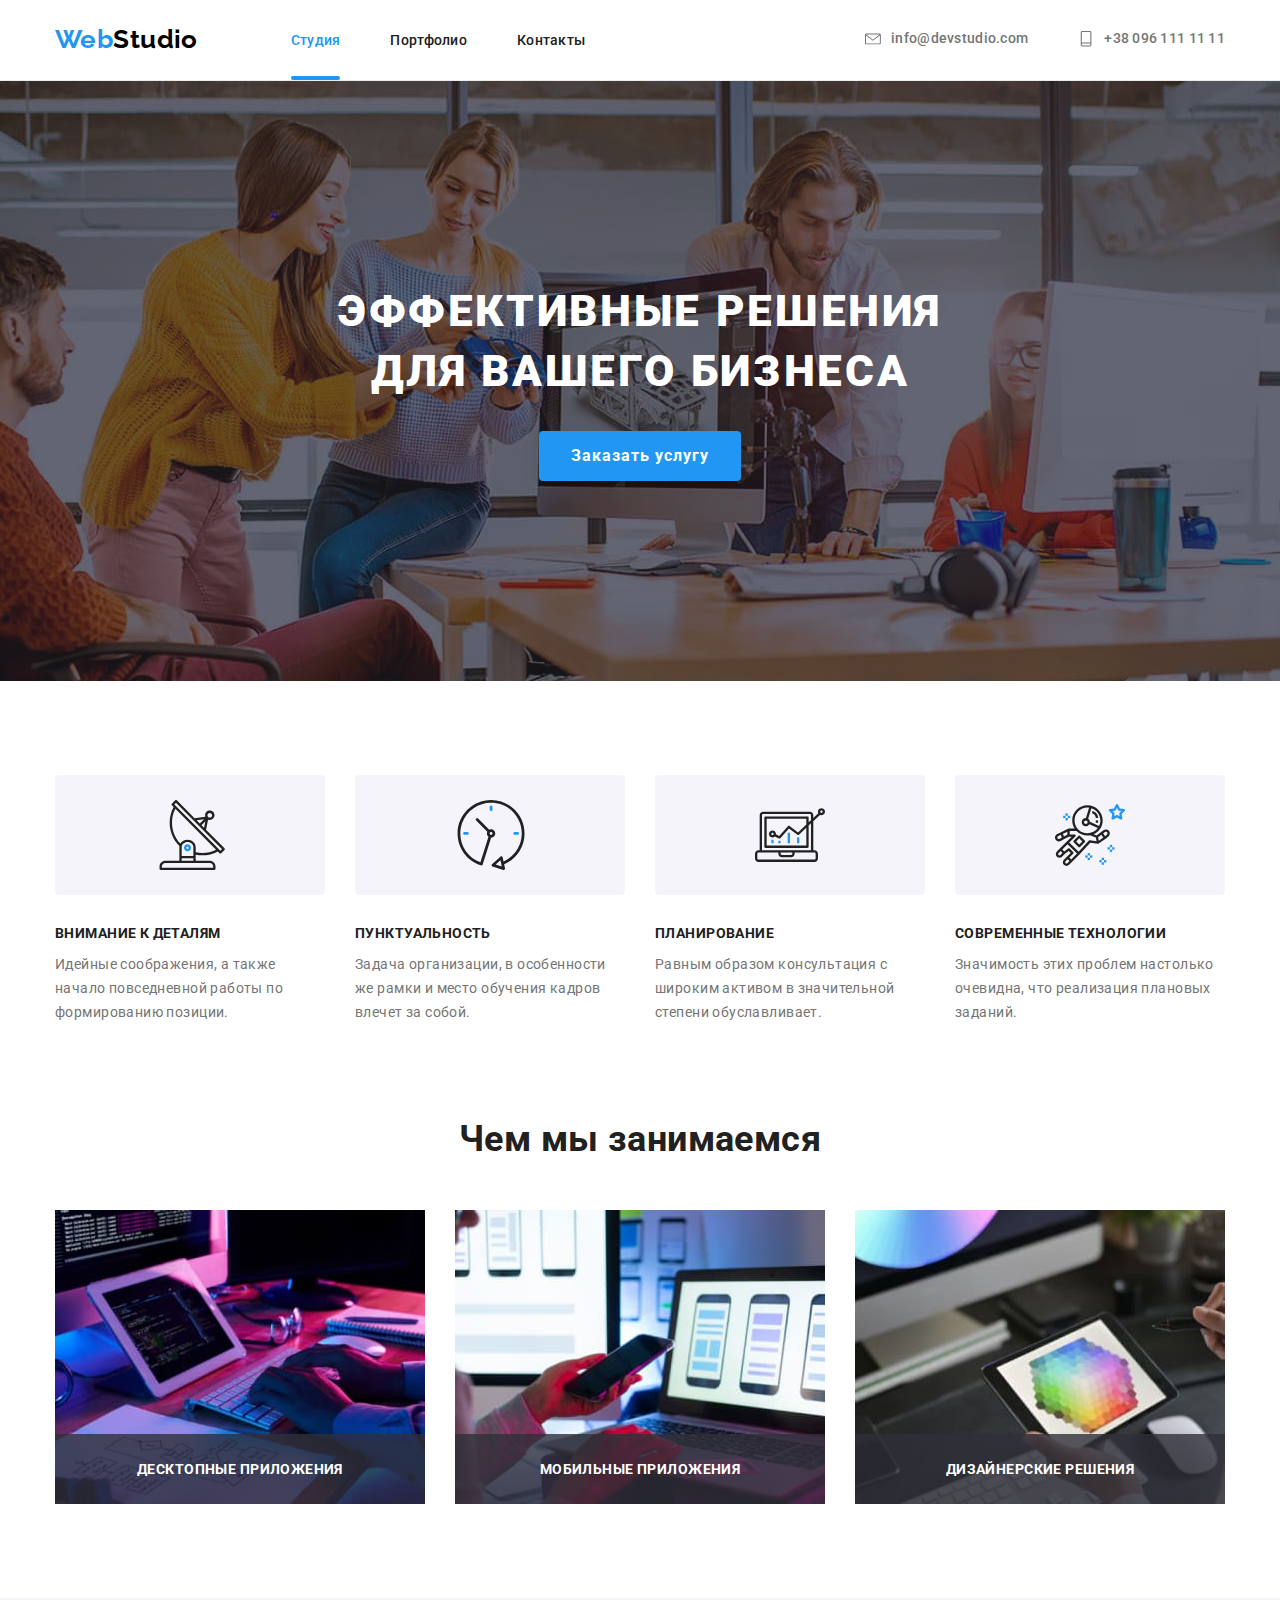
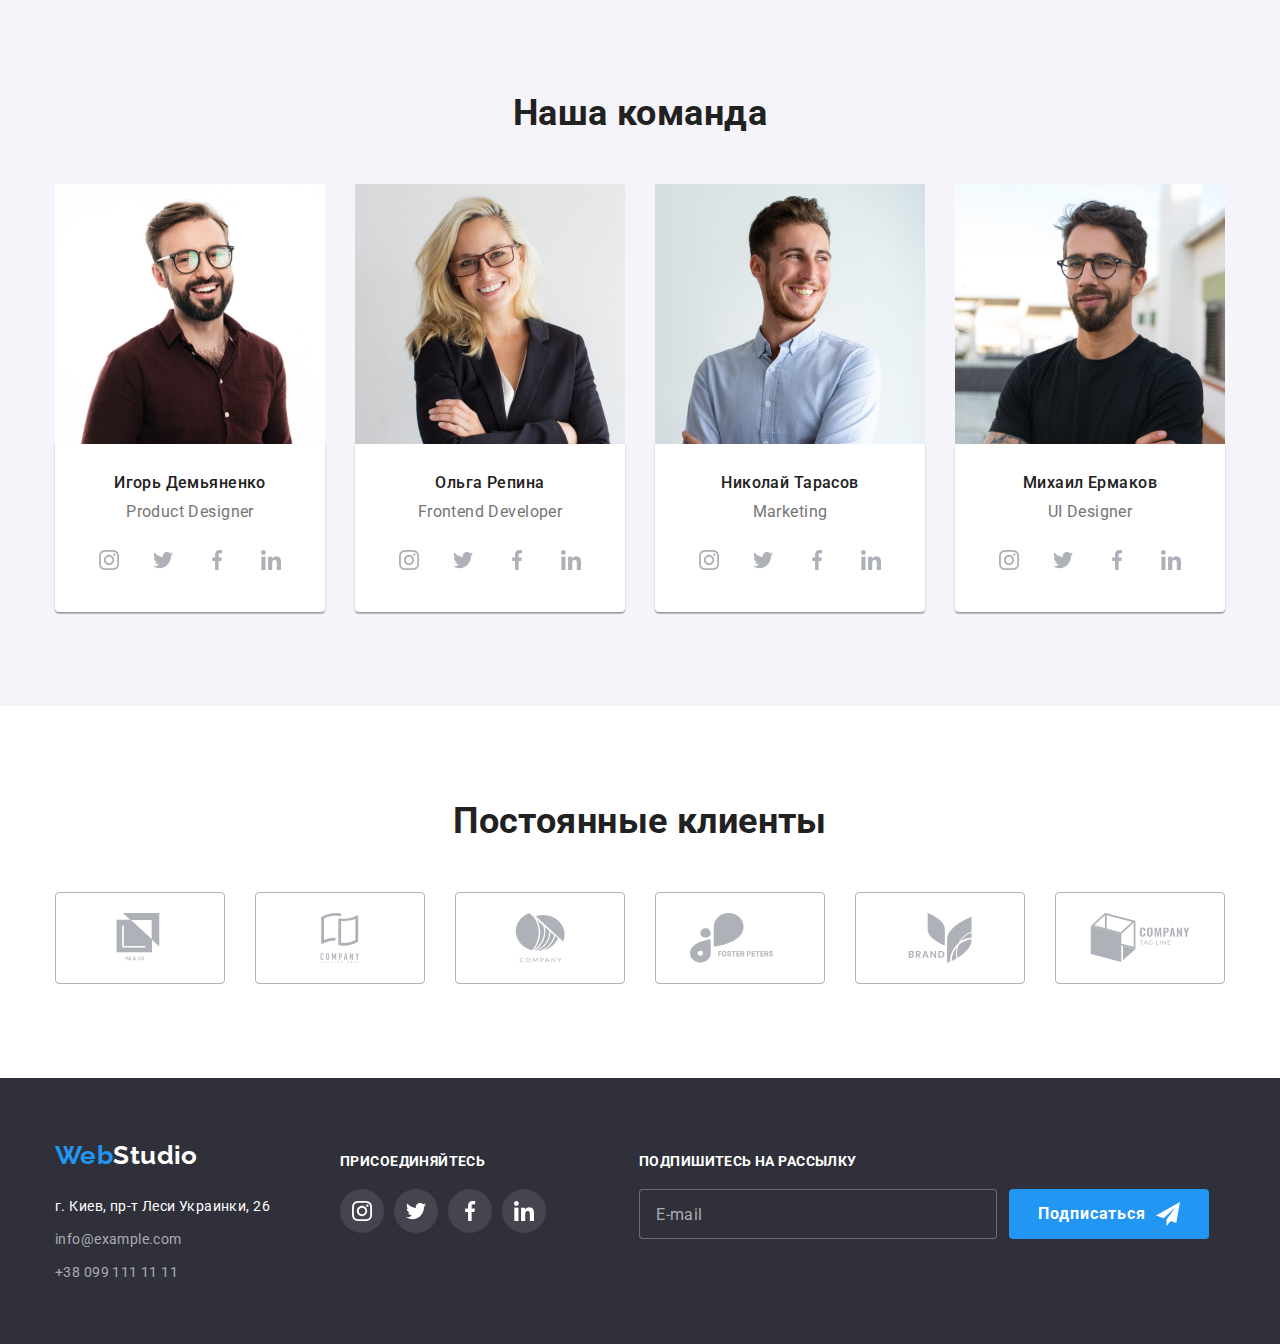
==== index.html @ a6863fc3 "Initial commit" ====
<!DOCTYPE html>
<html lang="ru">
  <head>
    <meta charset="UTF-8" />
    <meta http-equiv="X-UA-Compatible" content="IE=edge" />
    <meta name="viewport" content="width=device-width, initial-scale=1.0" />
    <title>WEB Studio</title>
    <link
      href="https://fonts.googleapis.com/css2?family=Raleway:wght@700&family=Roboto:wght@400;500;700;900&display=swap"
      rel="stylesheet"
    />
    <link
      rel="stylesheet"
      href="https://cdnjs.cloudflare.com/ajax/libs/modern-normalize/1.1.0/modern-normalize.min.css"
    />
    <link rel="stylesheet" href="./css/styles.css" />
  </head>
  <body>
    <!--Шапка сайта-->
    <header class="header">
      <div class="container main-header">
        <nav class="main-nav">
          <a class="logo link" href="./index.html">Web<span class="header-logo">Studio</span></a>

          <ul class="site-nav list">
            <li class="item current"><a class="link current" href="./index.html">Студия</a></li>
            <li class="item"><a class="link" href="./portfolio.html">Портфолио</a></li>
            <li class="item"><a class="link" href="">Контакты</a></li>
          </ul>
        </nav>

        <ul class="contacts-header list">
          <li class="item">
            <a class="link" href="mailto:info@devstudio.com">
              <svg class="svg-mail">
                <use href="./images/icons.svg#contacts-mail"></use>
              </svg>
              info@devstudio.com</a
            >
          </li>
          <li class="item">
            <a class="link" href="tel:+380961111111">
              <svg class="svg-phone">
                <use href="./images/icons.svg#contacts-phone"></use>
              </svg>
              +38 096 111 11 11</a
            >
          </li>
        </ul>
      </div>
    </header>

    <!--Уникальный контент страницы-->
    <main>
      <!--Герой-->
      <section class="hero">
        <div class="container">
          <h1 class="hero-title">
            Эффективные решения <br />
            для вашего бизнеса
          </h1>
          <button class="button" type="button" data-modal-open>Заказать услугу</button>
        </div>
      </section>

      <!--Особенности-->
      <section class="section no-padding">
        <div class="container">
          <h2 class="section-title hidden">Особенности</h2>
          <ul class="features list">
            <li class="item">
              <div class="div-features">
                <svg class="svg-item-features">
                  <use href="./images/icons.svg#features-antenna"></use>
                </svg>
              </div>
              <h3 class="title">Внимание к деталям</h3>
              <p class="text">
                Идейные соображения, а также начало повседневной работы по формированию позиции.
              </p>
            </li>
            <li class="item">
              <div class="div-features">
                <svg class="svg-item-features">
                  <use href="./images/icons.svg#features-clock"></use>
                </svg>
              </div>
              <h3 class="title">Пунктуальность</h3>
              <p class="text">
                Задача организации, в особенности же рамки и место обучения кадров влечет за собой.
              </p>
            </li>
            <li class="item">
              <div class="div-features">
                <svg class="svg-item-features">
                  <use href="./images/icons.svg#features-diagram"></use>
                </svg>
              </div>
              <h3 class="title">Планирование</h3>
              <p class="text">
                Равным образом консультация с широким активом в значительной степени обуславливает.
              </p>
            </li>
            <li class="item">
              <div class="div-features">
                <svg class="svg-item-features">
                  <use href="./images/icons.svg#features-astronaut"></use>
                </svg>
              </div>
              <h3 class="title">Современные технологии</h3>
              <p class="text">
                Значимость этих проблем настолько очевидна, что реализация плановых заданий.
              </p>
            </li>
          </ul>
        </div>
      </section>

      <!--Чем мы занимаемся-->
      <section class="section">
        <div class="container">
          <h2 class="section-title">Чем мы занимаемся</h2>
          <ul class="work list">
            <li class="item">
              <div class="work-thumb">
                <img
                  class="photo-work"
                  src="./images/programer-working.jpg"
                  alt="Программист за работой"
                  width="370"
                />
                <h3 class="work-text">Десктопные приложения</h3>
              </div>
            </li>
            <li class="item">
              <div class="work-thumb">
                <img
                  class="photo-work"
                  src="./images/web-ui-designer-is-developing-application.jpg"
                  alt="Дизайнер разрабатывает мобильные приложения"
                  width="370"
                />
                <h3 class="work-text">Мобильные приложения</h3>
              </div>
            </li>
            <li class="item">
              <div class="work-thumb">
                <img
                  class="photo-work"
                  src="./images/creative-artist-with-working-colour-selection.jpg"
                  alt="Художник выбирает цвет"
                  width="370"
                />
                <h3 class="work-text">Дизайнерские решения</h3>
              </div>
            </li>
          </ul>
        </div>
      </section>

      <!--Наша команда-->
      <section class="section team">
        <div class="container">
          <h2 class="section-title">Наша команда</h2>
          <ul class="team list">
            <li class="item">
              <img class="photo-team" src="./images/team1.jpg" alt="Игорь Демьяненко" width="270" />
              <div class="team-description">
                <h3 class="title">Игорь Демьяненко</h3>
                <p class="text" lang="en">Product Designer</p>
                <ul class="social-links list">
                  <li class="item instagram">
                    <a
                      class="link social-link"
                      href=""
                      target="_blank"
                      rel="nofollow noopener noreferrer"
                    >
                      <svg class="svg-social">
                        <use href="./images/icons.svg#social-instagram"></use>
                      </svg>
                    </a>
                  </li>
                  <li class="item twitter">
                    <a
                      class="link social-link"
                      href=""
                      target="_blank"
                      rel="nofollow noopener noreferrer"
                    >
                      <svg class="svg-social">
                        <use href="./images/icons.svg#social-twitter"></use>
                      </svg>
                    </a>
                  </li>
                  <li class="item facebook">
                    <a
                      class="link social-link"
                      href=""
                      target="_blank"
                      rel="nofollow noopener noreferrer"
                    >
                      <svg class="svg-social">
                        <use href="./images/icons.svg#social-facebook"></use>
                      </svg>
                    </a>
                  </li>
                  <li class="item linkedin">
                    <a
                      class="link social-link"
                      href=""
                      target="_blank"
                      rel="nofollow noopener noreferrer"
                    >
                      <svg class="svg-social">
                        <use href="./images/icons.svg#social-linkedin"></use>
                      </svg>
                    </a>
                  </li>
                </ul>
              </div>
            </li>
            <li class="item">
              <img class="photo-team" src="./images/team2.jpg" alt="Ольга Репина" width="270" />
              <div class="team-description">
                <h3 class="title">Ольга Репина</h3>
                <p class="text" lang="en">Frontend Developer</p>
                <ul class="social-links list">
                  <li class="item instagram">
                    <a
                      class="link social-link"
                      href=""
                      target="_blank"
                      rel="nofollow noopener noreferrer"
                    >
                      <svg class="svg-social">
                        <use href="./images/icons.svg#social-instagram"></use>
                      </svg>
                    </a>
                  </li>
                  <li class="item twitter">
                    <a
                      class="link social-link"
                      href=""
                      target="_blank"
                      rel="nofollow noopener noreferrer"
                    >
                      <svg class="svg-social">
                        <use href="./images/icons.svg#social-twitter"></use>
                      </svg>
                    </a>
                  </li>
                  <li class="item facebook">
                    <a
                      class="link social-link"
                      href=""
                      target="_blank"
                      rel="nofollow noopener noreferrer"
                    >
                      <svg class="svg-social">
                        <use href="./images/icons.svg#social-facebook"></use>
                      </svg>
                    </a>
                  </li>
                  <li class="item linkedin">
                    <a
                      class="link social-link"
                      href=""
                      target="_blank"
                      rel="nofollow noopener noreferrer"
                    >
                      <svg class="svg-social">
                        <use href="./images/icons.svg#social-linkedin"></use>
                      </svg>
                    </a>
                  </li>
                </ul>
              </div>
            </li>
            <li class="item">
              <img class="photo-team" src="./images/team3.jpg" alt="Николай Тарасов" width="270" />
              <div class="team-description">
                <h3 class="title">Николай Тарасов</h3>
                <p class="text" lang="en">Marketing</p>
                <ul class="social-links list">
                  <li class="item instagram">
                    <a
                      class="link social-link"
                      href=""
                      target="_blank"
                      rel="nofollow noopener noreferrer"
                    >
                      <svg class="svg-social">
                        <use href="./images/icons.svg#social-instagram"></use>
                      </svg>
                    </a>
                  </li>
                  <li class="item twitter">
                    <a
                      class="link social-link"
                      href=""
                      target="_blank"
                      rel="nofollow noopener noreferrer"
                    >
                      <svg class="svg-social">
                        <use href="./images/icons.svg#social-twitter"></use>
                      </svg>
                    </a>
                  </li>
                  <li class="item facebook">
                    <a
                      class="link social-link"
                      href=""
                      target="_blank"
                      rel="nofollow noopener noreferrer"
                    >
                      <svg class="svg-social">
                        <use href="./images/icons.svg#social-facebook"></use>
                      </svg>
                    </a>
                  </li>
                  <li class="item linkedin">
                    <a
                      class="link social-link"
                      href=""
                      target="_blank"
                      rel="nofollow noopener noreferrer"
                    >
                      <svg class="svg-social">
                        <use href="./images/icons.svg#social-linkedin"></use>
                      </svg>
                    </a>
                  </li>
                </ul>
              </div>
            </li>
            <li class="item">
              <img class="photo-team" src="./images/team4.jpg" alt="Михаил Ермаков" width="270" />
              <div class="team-description">
                <h3 class="title">Михаил Ермаков</h3>
                <p class="text" lang="en">UI Designer</p>
                <ul class="social-links list">
                  <li class="item instagram">
                    <a
                      class="link social-link"
                      href=""
                      target="_blank"
                      rel="nofollow noopener noreferrer"
                    >
                      <svg class="svg-social">
                        <use href="./images/icons.svg#social-instagram"></use>
                      </svg>
                    </a>
                  </li>
                  <li class="item twitter">
                    <a
                      class="link social-link"
                      href=""
                      target="_blank"
                      rel="nofollow noopener noreferrer"
                    >
                      <svg class="svg-social">
                        <use href="./images/icons.svg#social-twitter"></use>
                      </svg>
                    </a>
                  </li>
                  <li class="item facebook">
                    <a
                      class="link social-link"
                      href=""
                      target="_blank"
                      rel="nofollow noopener noreferrer"
                    >
                      <svg class="svg-social">
                        <use href="./images/icons.svg#social-facebook"></use>
                      </svg>
                    </a>
                  </li>
                  <li class="item linkedin">
                    <a
                      class="link social-link"
                      href=""
                      target="_blank"
                      rel="nofollow noopener noreferrer"
                    >
                      <svg class="svg-social">
                        <use href="./images/icons.svg#social-linkedin"></use>
                      </svg>
                    </a>
                  </li>
                </ul>
              </div>
            </li>
          </ul>
        </div>
      </section>

      <!--Постоянные клиенты-->
      <section class="section clients">
        <div class="container">
          <h2 class="section-title">Постоянные клиенты</h2>
          <ul class="clients list">
            <li class="item">
              <a
                class="link clients-link"
                href=""
                target="_blank"
                rel="nofollow noopener noreferrer"
              >
                <svg class="svg-clients">
                  <use href="./images/icons.svg#client1"></use>
                </svg>
              </a>
            </li>
            <li class="item">
              <a
                class="link clients-link"
                href=""
                target="_blank"
                rel="nofollow noopener noreferrer"
              >
                <svg class="svg-clients">
                  <use href="./images/icons.svg#client2"></use>
                </svg>
              </a>
            </li>
            <li class="item">
              <a
                class="link clients-link"
                href=""
                target="_blank"
                rel="nofollow noopener noreferrer"
              >
                <svg class="svg-clients">
                  <use href="./images/icons.svg#client3"></use>
                </svg>
              </a>
            </li>
            <li class="item">
              <a
                class="link clients-link"
                href=""
                target="_blank"
                rel="nofollow noopener noreferrer"
              >
                <svg class="svg-clients">
                  <use href="./images/icons.svg#client4"></use>
                </svg>
              </a>
            </li>
            <li class="item">
              <a
                class="link clients-link"
                href=""
                target="_blank"
                rel="nofollow noopener noreferrer"
              >
                <svg class="svg-clients">
                  <use href="./images/icons.svg#client5"></use>
                </svg>
              </a>
            </li>
            <li class="item">
              <a
                class="link clients-link"
                href=""
                target="_blank"
                rel="nofollow noopener noreferrer"
              >
                <svg class="svg-clients">
                  <use href="./images/icons.svg#client6"></use>
                </svg>
              </a>
            </li>
          </ul>
        </div>
      </section>
    </main>

    <!--Подвал-->
    <footer class="footer">
      <div class="container nav">
        <div class="footer-address">
          <a class="logo link" href="./index.html">Web<span class="footer-logo">Studio</span></a>
          <address>
            <ul class="contacts-footer list">
              <li class="item">
                <a
                  class="location link"
                  href="https://goo.gl/maps/X2jcXpadv5ityZMy6"
                  target="_blank"
                  rel="nofollow noopener noreferrer"
                  >г. Киев, пр-т Леси Украинки, 26</a
                >
              </li>
              <li class="item">
                <a class="contacts link" href="mailto:info@example.com">info@example.com</a>
              </li>
              <li class="item">
                <a class="contacts link" href="tel:+380991111111">+38 099 111 11 11</a>
              </li>
            </ul>
          </address>
        </div>

        <div class="footer-social">
          <p class="footer-social-text">присоединяйтесь</p>
          <ul class="social-links-webstudio list">
            <li class="item instagram">
              <a class="link join-link" href="" target="_blank" rel="nofollow noopener noreferrer">
                <svg class="svg-social">
                  <use href="./images/icons.svg#social-instagram"></use>
                </svg>
              </a>
            </li>
            <li class="item twitter">
              <a class="link join-link" href="" target="_blank" rel="nofollow noopener noreferrer">
                <svg class="svg-social">
                  <use href="./images/icons.svg#social-twitter"></use>
                </svg>
              </a>
            </li>
            <li class="item facebook">
              <a class="link join-link" href="" target="_blank" rel="nofollow noopener noreferrer">
                <svg class="svg-social">
                  <use href="./images/icons.svg#social-facebook"></use>
                </svg>
              </a>
            </li>
            <li class="item linkedin">
              <a class="link join-link" href="" target="_blank" rel="nofollow noopener noreferrer">
                <svg class="svg-social">
                  <use href="./images/icons.svg#social-linkedin"></use>
                </svg>
              </a>
            </li>
          </ul>
        </div>

        <div class="footer-subscription">
          <p class="footer-subscription-text">Подпишитесь на рассылку</p>

          <form class="form-subscription js-speaker-form" autocomplete="off">
            <div class="form-subscription-field">
              <label class="hidden" for="email"></label>
              <input
                class="subscription-input"
                type="email"
                name="mail"
                id="email"
                placeholder="E-mail"
              />

              <button class="button" type="submit">
                Подписаться
                <svg class="svg-subscription">
                  <use href="./images/icons.svg#subscription-send"></use>
                </svg>
              </button>
            </div>
          </form>
        </div>
      </div>
    </footer>

    <!--Модальное окно - Заказать услугу  -->
    <div class="backdrop is-hidden" data-modal>
      <div class="modal">
        <button class="button close-modal" type="button" data-modal-close>
          <svg class="svg-close-modal">
            <use href="./images/icons.svg#close-modal"></use>
          </svg>
        </button>

        <form class="modal-form js-speaker-form" autocomplete="off">
          <h2 class="modal-form-header">Оставьте свои данные, мы вам перезвоним</h2>

          <label class="modal-form-field" for="person">
            <span class="modal-form-label">Имя</span>
            <input class="modal-form-input" type="text" name="user-name" id="person" />
            <svg class="svg-modal-form">
              <use href="./images/icons.svg#modal-person"></use>
            </svg>
          </label>

          <label class="modal-form-field" for="phone">
            <span class="modal-form-label">Телефон</span>
            <input class="modal-form-input" type="tel" name="phone" id="phone" />
            <svg class="svg-modal-form">
              <use href="./images/icons.svg#modal-phone"></use>
            </svg>
          </label>

          <label class="modal-form-field" for="e-mail">
            <span class="modal-form-label">Почта</span>
            <input class="modal-form-input" type="email" name="e-mail" id="e-mail" />
            <svg class="svg-modal-form">
              <use href="./images/icons.svg#modal-email"></use>
            </svg>
          </label>

          <label class="modal-form-field commentary">
            <span class="modal-form-label">Комментарий</span>
            <textarea
              class="modal-form-commentary"
              name="commentary"
              placeholder="Введите текст"
            ></textarea>
          </label>

          <label class="modal-form-agreement" for="policy">
            <input class="modal-form-input-agreement" type="checkbox" name="policy" id="policy" />

            <svg class="svg-modal-form-agreement-yes">
              <use href="./images/icons.svg#agreement-yes"></use>
            </svg>

            <p class="modal-form-agreement-text">
              Соглашаюсь с рассылкой и принимаю
              <a class="modal-form-agreement-terms link" href="">Условия договора</a>
            </p>
          </label>

          <button class="button" type="submit">Отправить</button>
        </form>
      </div>
    </div>

    <!-- Скрипт модального окна:  -->
    <script src="./js/modal.js"></script>

    <!-- Скрипт для просмотра данных отправки в "console" без перезагрузки страницы: ЗАКОМЕНТИРОВАТЬ!!! -->
    <!-- <script>
      (() => {
        document.querySelector('.js-speaker-form').addEventListener('submit', e => {
          e.preventDefault();
          new FormData(e.currentTarget).forEach((value, name) =>
            console.log(`${name}:
    ${value}`)
          );
          e.currentTarget.reset();
        });
      })();
    </script> -->
  </body>
</html>
---- css/styles.css ----
:root {
  --primary-text-color: #757575;
  --title-text-color: #212121;
  --accent-color: #2196f3;
  --primary-white-color: #ffffff;
  --primary-black-color: #000000;
  --second-grey-color: #f5f4fa;
  --footer-bg-color: #2f303a;
  --contacts-ft-color: rgba(255, 255, 255, 0.6);
  --social-links-ft-bg-color: rgba(255, 255, 255, 0.1);
  --footer-subsription-input-border-color: rgba(255, 255, 255, 0.3);
  --button-hero-hover-color: #188ce8;
  --header-border-bottom-color: #ececec;
  --portfolio-project-border: #eeeeee;
  --clients-primary-color: #afb1b8;
  --work-text-bg-color: rgba(47, 48, 58, 0.8);
  --portfolio-overlay-text-bg-color: rgba(33, 150, 243, 0.9);
  --modal-window-bg-color: rgba(0, 0, 0, 0.2);
  --modal-window-close-border-color: rgba(0, 0, 0, 0.1);
  --modal-window-form-input-border-color: rgba(33, 33, 33, 0.2);
  --modal-window-commentary-text-color: rgba(117, 117, 117, 0.5);

  --portfolio-projects-gap: 30px;

  --cubic: cubic-bezier(0.4, 0, 0.2, 1);
}

body {
  color: var(--primary-text-color);
  background-color: var(--primary-white-color);
  font-family: Roboto, sans-serif;
  letter-spacing: 0.03em;
  font-size: 14px;
  line-height: calc(16.41 / 14);
}

/* ОБЩЕЕ */

/*Сброс марджинов верх и низ у заголовков, абзацев и списков*/
p,
h1,
h2,
h3,
h4,
h5,
h6,
ul {
  margin-top: 0;
  margin-bottom: 0;
}

/* Не растягивать комментарии пользователем*/
textarea {
  resize: none;
}

/*Техника отзывчивых изображений*/
img {
  display: block;
  max-width: 100%;
  height: auto;
}

/* Скрыл подчеркивание у ссылок */
.link {
  text-decoration: none;
}

/* Скрыл ненужные заголовки */
.hidden {
  position: absolute;
  width: 1px;
  height: 1px;
  margin: -1px;
  border: 0;
  padding: 0;
  white-space: nowrap;
  clip-path: inset(100%);
  clip: rect(0 0 0 0);
  overflow: hidden;
}

/* Убрал точки у списков. паддинги и марджины */
.list {
  list-style: none;

  padding: 0;
  margin: 0;
}

/* Для всех кнопок */
.button {
  font-family: inherit;

  border: 0;
  border-radius: 4px;
  text-align: center;

  cursor: pointer;
}

/* Контейнеры */
.container {
  width: 1200px;
  padding-left: 15px;
  padding-right: 15px;
  margin-left: auto;
  margin-right: auto;
}

/* Логотип */
.logo {
  color: var(--accent-color);

  font-family: Raleway, sans-serif;
  font-weight: 700;
  font-size: 26px;
  line-height: calc(35.96 / 26);
}

.header-logo {
  color: var(--primary-black-color);
}

.footer-logo {
  color: var(--primary-white-color);
}

/* Навигация по сайту */

.main-header,
.main-nav {
  display: flex;
  align-items: center;
}

.site-nav {
  display: flex;
  margin-left: 93px;
}

.site-nav .item:not(:last-child) {
  margin-right: 50px;
}

.site-nav .link {
  color: var(--title-text-color);

  font-weight: 500;
  letter-spacing: 0.02em;

  display: block;
  padding-top: 32px;
  padding-bottom: 32px;

  position: relative;

  transition: color 250ms var(--cubic);
}

.site-nav .link:hover,
.site-nav .link:focus {
  color: var(--accent-color);
}

.site-nav .link.current {
  color: var(--accent-color);
}

/*Подчёркивание ссылки текущей страницы (на которой сейчас находится пользователь)*/
.site-nav .link::after {
  position: absolute;
  content: '';
  left: 0;
  bottom: 0;
  width: 100%;
  height: 4px;
  background-color: var(--accent-color);
  border-radius: 2px;

  opacity: 0;
  transition: opacity 250ms var(--cubic);
}

.site-nav .link:hover::after {
  opacity: 1;
}

.site-nav .link.current::after {
  opacity: 1;
}
/*Конец подчеркивания */

.contacts-header {
  display: flex;
  margin-left: auto;
}

.contacts-header .item + .item {
  margin-left: 50px;
}

.contacts-header .link {
  color: var(--primary-text-color);

  font-weight: 500;
  letter-spacing: 0.02em;
  display: inline-flex;
  align-items: center;

  transition: color 250ms var(--cubic);
}

.contacts-header .link:hover,
.contacts-header .link:focus {
  color: var(--accent-color);
}

/* .contacts-header .item:first-child ::before {
  display: inline-block;
  content: '';
  width: 16px;
  height: 100%;
  margin-right: 10px;
  background-image: url('../images/mail.svg');
  background-repeat: no-repeat;
  background-position: bottom;
  background-size: 16px 12px;
} */

.svg-mail {
  fill: currentColor;
  width: 16px;
  height: 16px;
  margin-right: 10px;
}

/* .contacts-header .item:last-child ::before {
  display: inline-block;
  content: '';
  width: 10px;
  height: 100%;
  margin-right: 10px;
  background-image: url('../images/phone.svg');
  background-repeat: no-repeat;
  background-position: bottom;
  background-size: 10px 16px;
} */

.svg-phone {
  fill: currentColor;
  width: 16px;
  height: 16px;
  margin-right: 10px;
}

.header {
  border-bottom: 1px solid var(--header-border-bottom-color);
}

/* Герой */
.hero {
  max-width: 1600px;
  height: 600px;
  margin-left: auto;
  margin-right: auto;
  background-color: var(--footer-bg-color);
  /*линейный градиент, под ним изображение*/
  background-image: linear-gradient(to right, rgba(47, 48, 58, 0.4), rgba(47, 48, 58, 0.4)),
    url('../images/hero.jpg');
  background-repeat: no-repeat;
  background-position: center;
  background-size: cover;
  text-align: center;
  padding: 200px 0;
}

.hero-title {
  color: var(--primary-white-color);

  font-weight: 900;
  font-size: 44px;
  line-height: calc(60 / 44);
  letter-spacing: 0.06em;
  text-transform: uppercase;

  margin-top: 0;
  margin-bottom: 30px;
}

/* Кнопка героя */
.hero .button {
  color: var(--primary-white-color);
  background-color: var(--accent-color);

  font-weight: 700;
  font-size: 16px;
  line-height: calc(30 / 16);
  letter-spacing: 0.06em;

  display: inline-block;
  padding: 10px 32px;
  min-width: 200px;
  text-align: center;

  box-shadow: 0px 4px 4px rgba(0, 0, 0, 0.15);

  transition: background-color 250ms var(--cubic);
}

.hero .button:hover,
.hero .button:focus {
  background-color: var(--button-hero-hover-color);
}

/* Модальное окно - Заказать услугу */
.backdrop {
  position: fixed;
  top: 0;
  left: 0;
  width: 100%;
  height: 100%;
  background-color: var(--modal-window-bg-color);

  opacity: 1;
  transition: opacity 250ms var(--cubic);
}

.backdrop.is-hidden {
  opacity: 0;
  pointer-events: none;
}

.backdrop.is-hidden .modal {
  transform: translate(-50%, -50%) scale(1.1);
  opacity: 0;
}

.modal {
  position: absolute;
  top: 50%;
  left: 50%;

  min-width: 528px;
  min-height: 581px;
  background-color: var(--primary-white-color);
  border-radius: 4px;
  box-shadow: 0px 1px 3px rgba(0, 0, 0, 0.12), 0px 1px 1px rgba(0, 0, 0, 0.14),
    0px 2px 1px rgba(0, 0, 0, 0.2);

  /* padding: 40px; */

  transform: translate(-50%, -50%) scale(1);
  opacity: 1;

  transition: transform 250ms var(--cubic), opacity 250ms var(--cubic);
}

.button.close-modal {
  position: absolute;
  top: 8px;
  right: 8px;

  width: 30px;
  height: 30px;
  border-radius: 50%;
  background-color: var(--primary-white-color);
  border: 1px solid var(--modal-window-close-border-color);

  display: flex;
  justify-content: center;
  align-items: center;

  transition: color 250ms var(--cubic);
}

.button.close-modal:hover,
.button.close-modal:focus {
  color: var(--accent-color);
}

.svg-close-modal {
  fill: currentColor;
  width: 18px;
  height: 18px;
}

.modal-form {
  width: 528px;
  margin-left: auto;
  margin-right: auto;
  padding: 40px;
}

.modal-form-header {
  font-size: 20px;
  line-height: calc(23.44 / 20);
  color: var(--title-text-color);

  margin-bottom: 12px;
  text-align: center;
}

.modal-form-field {
  position: relative;

  display: flex;
  flex-direction: column;

  font-weight: 400;
  font-size: 12px;
  line-height: calc(14.06 / 12);
  letter-spacing: 0.01em;

  margin-bottom: 10px;
}

.modal-form-input {
  min-width: 448px;
  margin: 4px 0px 0px 0px;
  padding: 12px 42px;
  border-radius: 4px;
  border: 1px solid var(--modal-window-form-input-border-color);
  font: inherit;
  outline: none;

  transition: border-color 250ms var(--cubic);
}

.modal-form-input:focus-within {
  border-color: var(--accent-color);
}

.svg-modal-form {
  position: absolute;
  top: 65%;
  left: 12px;
  transform: translateY(-50%);

  fill: var(--title-text-color);
  width: 18px;
  height: 18px;

  transition: fill 250ms var(--cubic);
}

.modal-form-field:focus-within > .svg-modal-form {
  fill: var(--accent-color);
}

.modal-form-commentary {
  min-width: 448px;
  min-height: 120px;
  margin: 4px 0px 0px 0px;
  padding: 12px 16px;
  border-radius: 4px;
  border: 1px solid var(--modal-window-form-input-border-color);
  font-size: 14px;
  line-height: calc(16.41 / 14);
  letter-spacing: 0.01em;
  outline: none;

  transition: border-color 250ms var(--cubic);
}

.modal-form-commentary:focus-within {
  border-color: var(--accent-color);
}

.modal-form-field.commentary {
  margin-bottom: 20px;
}

.modal-form-commentary::placeholder {
  color: var(--modal-window-commentary-text-color);
}

.modal-form-agreement {
  font-weight: 400;
  font-size: 12px;
  line-height: calc(14.06 / 12);
  letter-spacing: 0.01em;
  display: flex;
  justify-content: center;
  align-items: center;
  margin-bottom: 30px;
}

.modal-form-input-agreement {
  /* Скрытие стандартного чекбокса (для современных браузеров)*/
  /*  
  -moz-appearance: none;
  -webkit-appearance: none;
  appearance: none;
  */

  /* Скрытие стандартного чекбокса (для всех браузеров)*/
  position: absolute;
  width: 1px;
  height: 1px;
  margin: -1px;
  border: 0;
  padding: 0;
  white-space: nowrap;
  clip-path: inset(100%);
  clip: rect(0 0 0 0);
  overflow: hidden;
}

.svg-modal-form-agreement-yes {
  fill: var(--primary-white-color);
  width: 16px;
  height: 15px;

  margin-right: 7px;

  border-radius: 1px;
  border: 2px solid var(--title-text-color);

  transition: fill 250ms var(--cubic), border 250ms var(--cubic);
}

/* При клике на чекбоксе меняет иконку */
.modal-form-input-agreement:checked + .svg-modal-form-agreement-yes {
  fill: var(--accent-color);
  border: none;
}

.modal-form-agreement-text {
  font-size: 14px;
  line-height: calc(24 / 14);
  letter-spacing: 0.03em;
  margin-right: 5px;
}

.modal-form-agreement-terms {
  font-size: 14px;
  line-height: calc(24 / 14);
  letter-spacing: 0.03em;
  color: var(--accent-color);
  text-decoration-color: var(--accent-color);
  text-decoration-line: underline;
}

.modal-form .button {
  color: var(--primary-white-color);
  background-color: var(--accent-color);

  font-weight: 700;
  font-size: 16px;
  line-height: calc(30 / 16);
  letter-spacing: 0.06em;

  display: inline-block;
  padding: 10px 32px;
  margin: 0px 124px;
  min-width: 200px;
  text-align: center;

  box-shadow: 0px 4px 4px rgba(0, 0, 0, 0.15);

  transition: background-color 250ms var(--cubic);
}

.modal-form .button:hover,
.modal-form .button:focus {
  background-color: var(--button-hero-hover-color);
}

/* Секции */
.section,
.portfolio {
  margin-top: 0;
  margin-bottom: 0;
  padding-top: 94px;
  padding-bottom: 94px;
}

.no-padding {
  padding-bottom: 0;
}

.section-title {
  color: var(--title-text-color);

  font-weight: 700;
  font-size: 36px;
  line-height: calc(42.19 / 36);
  text-align: center;

  margin-top: 0;
  margin-bottom: 50px;
}

/* Особенности*/

.features {
  display: flex;
  justify-content: center;
  padding-left: 0;
}

.features .item:not(:last-child) {
  margin-right: 30px;
}

.div-features {
  display: flex;
  justify-content: center;
  align-items: center;
  width: 270px;
  height: 120px;
  margin-bottom: 30px;
  background-color: var(--second-grey-color);
  border-radius: 4px;
}

.svg-item-features {
  width: 70px;
  height: 70px;
}

/* .features .item::before {
  display: block;
  content: '';
  height: 120px;
  margin-bottom: 30px;
  background-color: var(--second-grey-color);
  border-radius: 4px;

  background-repeat: no-repeat;
  background-position: center;
  background-size: 70px;
}

.features > .item:nth-child(1)::before {
  background-image: url('../images/features-antenna.svg');
}

.features > .item:nth-child(2)::before {
  background-image: url('../images/features-clock.svg');
}

.features > .item:nth-child(3)::before {
  background-image: url('../images/features-diagram.svg');
}

.features > .item:nth-child(4)::before {
  background-image: url('../images/features-astronaut.svg');
} */

.features .title {
  color: var(--title-text-color);

  font-weight: 700;
  font-size: 14px;
  line-height: calc(16.41 / 14);
  text-transform: uppercase;

  margin-bottom: 10px;
}

.features .text {
  font-size: 14px;
  line-height: calc(24 / 14);
}

/* Чем мы занимаемся */

.work {
  display: flex;
  justify-content: space-between;
  padding-left: 0;
}

.work > .item:not(:last-child) {
  margin-right: 30px;
}

.work .work-thumb {
  position: relative;
}

.work .work-text {
  position: absolute;
  bottom: 0;
  width: 100%;

  text-transform: uppercase;
  text-align: center;
  font-weight: 700;
  font-size: 14px;
  line-height: calc(16.41 / 14);
  color: var(--primary-white-color);
  background-color: var(--work-text-bg-color);

  padding-top: 27px;
  padding-bottom: 27px;
}

/* Вместо этого - Техника отзывчивых изображений
.photo-work {
  display: block;
}
*/

/* Команда*/

.team {
  display: flex;
  justify-content: space-between;
  padding-left: 0;
}

.team > .item:not(:last-child) {
  margin-right: 30px;
}

.team-description {
  background-color: var(--primary-white-color);

  padding-top: 30px;
  padding-bottom: 30px;
  text-align: center;
  box-shadow: 0px 1px 3px rgba(0, 0, 0, 0.12), 0px 1px 1px rgba(0, 0, 0, 0.14),
    0px 2px 1px rgba(0, 0, 0, 0.2);
  border-radius: 0px 0px 4px 4px;
}

.team .title {
  color: var(--title-text-color);

  font-weight: 500;
  font-size: 16px;
  line-height: calc(18.75 / 16);

  margin-bottom: 10px;
}

.team .text {
  font-size: 16px;
  line-height: calc(18.75 / 16);

  margin-bottom: 16px;
}

.team {
  background-color: var(--second-grey-color);
}

/* Социальные сети команды*/

.social-links {
  display: flex;
  justify-content: center;
  padding-left: 32px;
  padding-right: 32px;
}

.social-links > .item:not(:last-child) {
  margin-right: 10px;
}

.social-link {
  display: flex;
  justify-content: center;
  align-items: center;
  width: 44px;
  height: 44px;
  border-radius: 50%;
  color: var(--clients-primary-color);

  transition: background-color 250ms var(--cubic), color 250ms var(--cubic);
}

.social-link:hover,
.social-link:focus {
  background-color: var(--accent-color);
  color: var(--primary-white-color);
}

.svg-social {
  fill: currentColor;
  width: 20px;
  height: 20px;
}

/* Вместо этого - Техника отзывчивых изображений
.photo-team {
  display: block;
}
*/

/* Постоянные клиенты*/
.clients {
  display: flex;
  justify-content: space-between;
  padding-left: 0;
}

.clients > .item {
  display: flex;
  align-items: center;
  justify-content: center;
}

.clients > .item:not(:last-child) {
  margin-right: 30px;
}

.clients-link {
  display: flex;
  align-items: center;
  justify-content: center;
  width: 170px;
  height: 92px;

  color: var(--clients-primary-color);

  border: 1px solid var(--clients-primary-color);
  border-radius: 4px;

  transition: color 250ms var(--cubic), border-color 250ms var(--cubic);
}

.clients-link:hover,
.clients-link:focus {
  color: var(--accent-color);
  border-color: var(--accent-color);
}

.clients-link > .svg-clients {
  fill: currentColor;
  height: 50px;
}

/* Подвал */
.footer {
  background-color: var(--footer-bg-color);
}

.footer .container {
  padding-top: 60px;
  padding-bottom: 60px;
}

.footer > .nav {
  display: flex;
}

.footer-address {
  margin-right: 70px;
}

.footer .logo {
  display: inline-block;
  margin-bottom: 20px;
}

.contacts-footer .item:not(:last-child) {
  margin-bottom: 9px;
}

.contacts-footer .location {
  color: var(--primary-white-color);
  font-style: normal;
  line-height: calc(24 / 14);

  transition: color 250ms var(--cubic);
}

.contacts-footer .contacts {
  color: var(--contacts-ft-color);
  font-style: normal;
  line-height: calc(24 / 14);

  transition: color 250ms var(--cubic);
}

.contacts-footer .link:hover,
.contacts-footer .link:focus {
  color: var(--accent-color);
}

.footer-social {
  margin-right: 93px;
}

.footer-social,
.footer-subscription {
  padding-top: 15px;
}

.footer-social-text,
.footer-subscription-text {
  color: var(--primary-white-color);
  font-weight: 700;
  text-transform: uppercase;

  margin-bottom: 20px;
}

.social-links-webstudio {
  display: flex;
  justify-content: center;
}

.social-links-webstudio > .item:not(:last-child) {
  margin-right: 10px;
}

.join-link {
  display: flex;
  justify-content: center;
  align-items: center;
  width: 44px;
  height: 44px;
  border-radius: 50%;
  color: var(--primary-white-color);
  background-color: var(--social-links-ft-bg-color);

  transition: background-color 250ms var(--cubic);
}

.join-link:hover,
.join-link:focus {
  background-color: var(--accent-color);
}

.form-subscription-field {
  display: inline-flex;
  align-items: center;
}

.subscription-input {
  color: var(--contacts-ft-color);
  font-size: 16px;
  line-height: calc(20 / 16);
  letter-spacing: 0.03em;

  width: 358px;
  height: 50px;
  background-color: var(--footer-bg-color);
  border: 1px solid var(--footer-subsription-input-border-color);
  border-radius: 4px;

  padding-left: 16px;
}

.subscription-input::placeholder {
  color: var(--contacts-ft-color);
}

.form-subscription-field .button {
  color: var(--primary-white-color);
  background-color: var(--accent-color);

  font-weight: 700;
  font-size: 16px;
  line-height: calc(30 / 16);
  letter-spacing: 0.06em;

  display: flex;
  justify-content: center;
  align-items: center;

  padding: 10px 28px;
  margin-left: 12px;
  min-width: 200px;
}

.svg-subscription {
  fill: currentColor;
  width: 24px;
  height: 24px;
  margin-left: 10px;
}

/* Стили для страницы ПОРТФОЛИО */

/* Фильтры портфолио */
.portfolio-filter {
  display: flex;
  justify-content: center;
  margin-bottom: 50px;
}

.portfolio-filter .item:not(:last-child) {
  margin-right: 8px;
}

.portfolio .button {
  color: var(--title-text-color);
  background-color: var(--second-grey-color);

  font-weight: 500;
  font-size: 16px;
  line-height: calc(26 / 16);

  padding: 6px 22px;
  text-align: center;

  transition: color 250ms var(--cubic), background-color 250ms var(--cubic),
    box-shadow 250ms var(--cubic);
}

.portfolio .button:hover,
.portfolio .button:focus {
  color: var(--primary-white-color);
  background-color: var(--accent-color);
  box-shadow: 0px 3px 1px rgba(0, 0, 0, 0.1), 0px 1px 2px rgba(0, 0, 0, 0.08),
    0px 2px 2px rgba(0, 0, 0, 0.12);
}

/* Список портфолио */

.portfolio-projects {
  display: flex;
  flex-wrap: wrap;
  margin-left: calc(-1 * var(--portfolio-projects-gap));
  margin-top: calc(-1 * var(--portfolio-projects-gap));
}

.portfolio-projects > .item {
  flex-basis: calc(100% / 3 - var(--portfolio-projects-gap));

  margin-left: var(--portfolio-projects-gap);
  margin-top: var(--portfolio-projects-gap);

  transition: box-shadow 250ms var(--cubic);
}

.portfolio-projects > .item:hover,
.portfolio-projects > .item:focus {
  box-shadow: 0px 1px 1px rgba(0, 0, 0, 0.12), 0px 4px 4px rgba(0, 0, 0, 0.06),
    1px 4px 6px rgba(0, 0, 0, 0.16);
}

/* Другая техника сетки три в ряд

 calc ((100% - кол-во марджинов в строке * значение марджина ) / кол-во элементов в строке

 .portfolio-projects {
   display: flex;
  flex-wrap: wrap;
}

.portfolio-projects .item {
  width: calc((100% - 60px) / 3);

  margin-right: 30px;
  margin-bottom: 30px;
}

.portfolio-projects .item:nth-child(3n) {
  margin-right: 0;
}

.portfolio-projects .item:nth-last-child(-n + 3) {
  margin-bottom: 0;
} 
*/

.portfolio-projects-thumb {
  position: relative;
  overflow: hidden;
}

.portfolio-overlay {
  position: absolute;
  bottom: 0px;
  left: 0px;
  width: 100%;
  height: 100%;
  background-color: var(--portfolio-overlay-text-bg-color);

  transform: translateY(100%);

  transition: transform 250ms var(--cubic);
}

.portfolio-projects > .item:hover .portfolio-overlay {
  transform: translateY(0);
}

.portfolio-overlay-about {
  color: var(--primary-white-color);

  font-weight: 400;
  font-size: 18px;
  line-height: calc(28 / 18);

  padding: 63px 24px;
}

.portfolio-description {
  padding: 20px 24px;
  border: 1px solid var(--portfolio-project-border);
  border-top: 0;
}

.portfolio-description > .title {
  color: var(--title-text-color);

  font-weight: 700;
  font-size: 18px;
  line-height: calc(36 / 18);
  letter-spacing: 0.06em;

  margin-bottom: 4px;
}

.portfolio-description > .text {
  color: var(--primary-text-color);

  font-size: 16px;
  line-height: calc(30 / 16);
}

/* Вместо этого - Техника отзывчивых изображений
.photo-portfolio {
  display: block;
}
*/
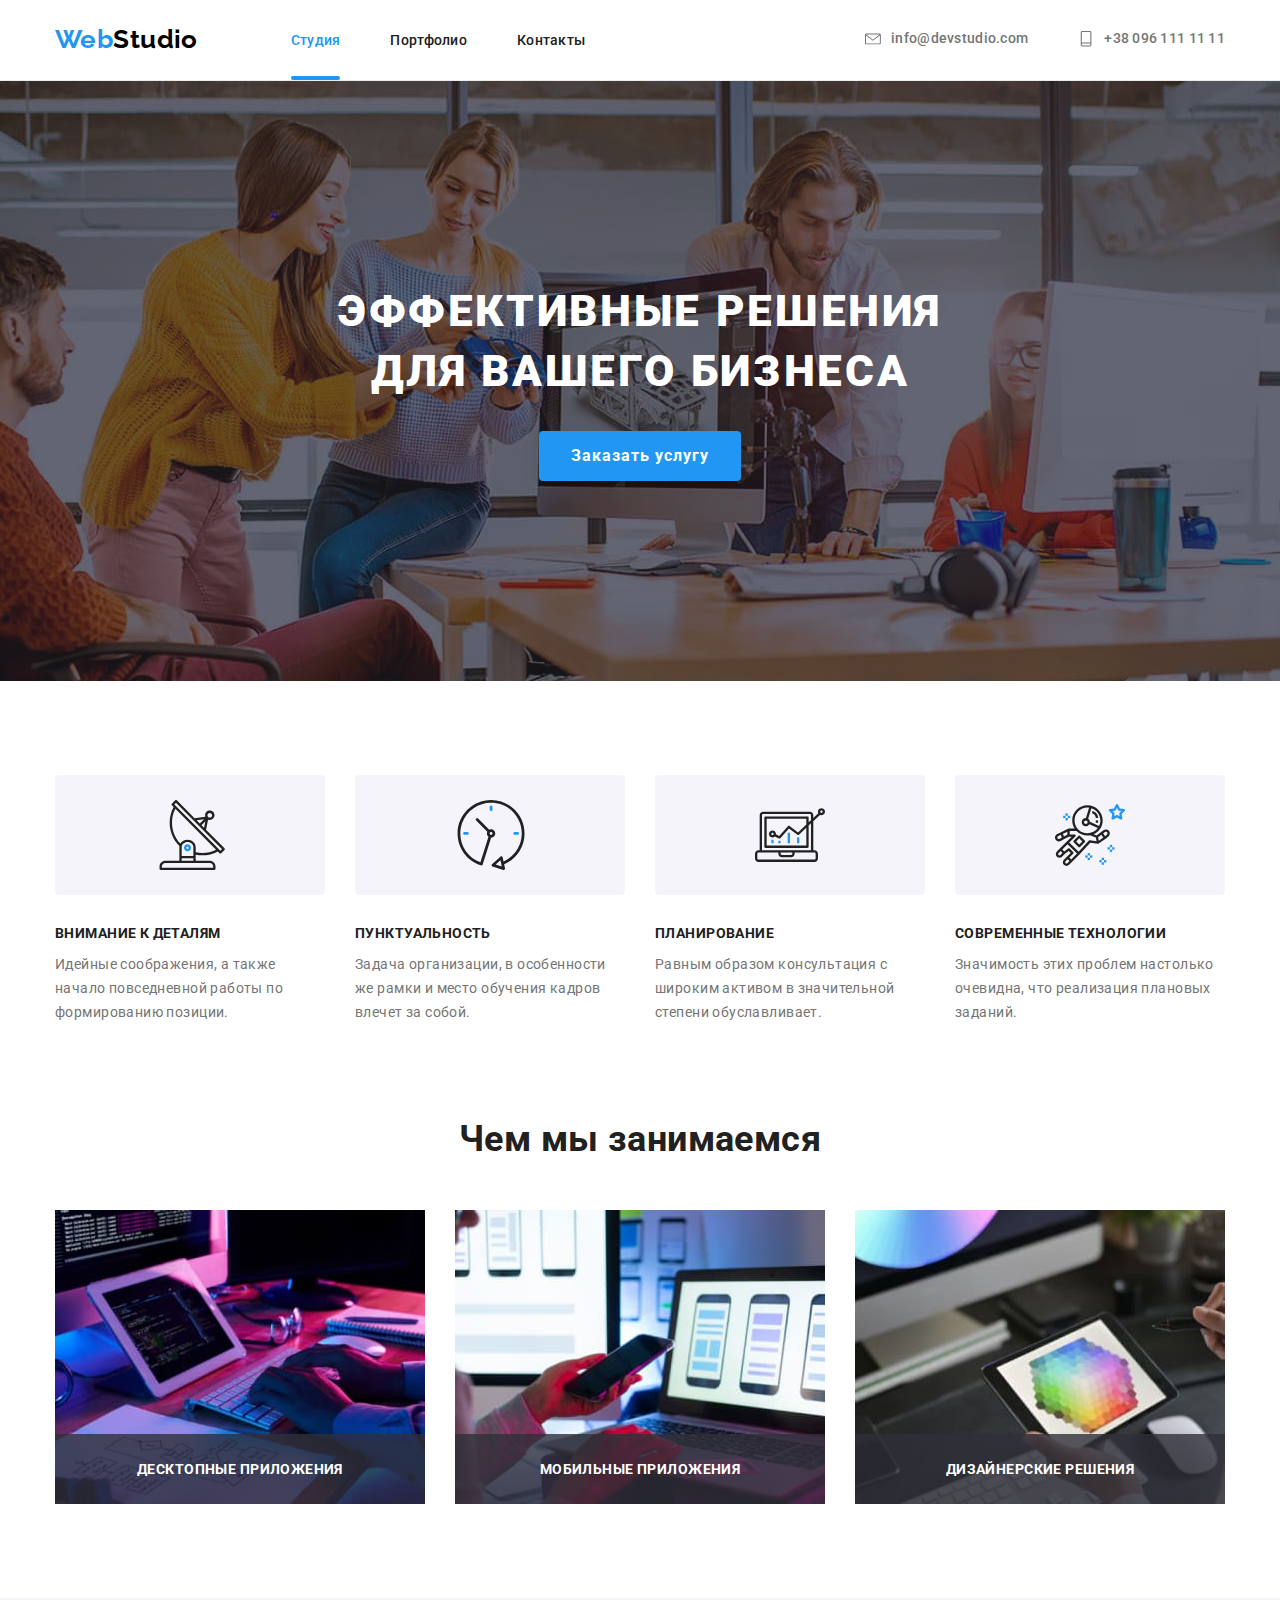
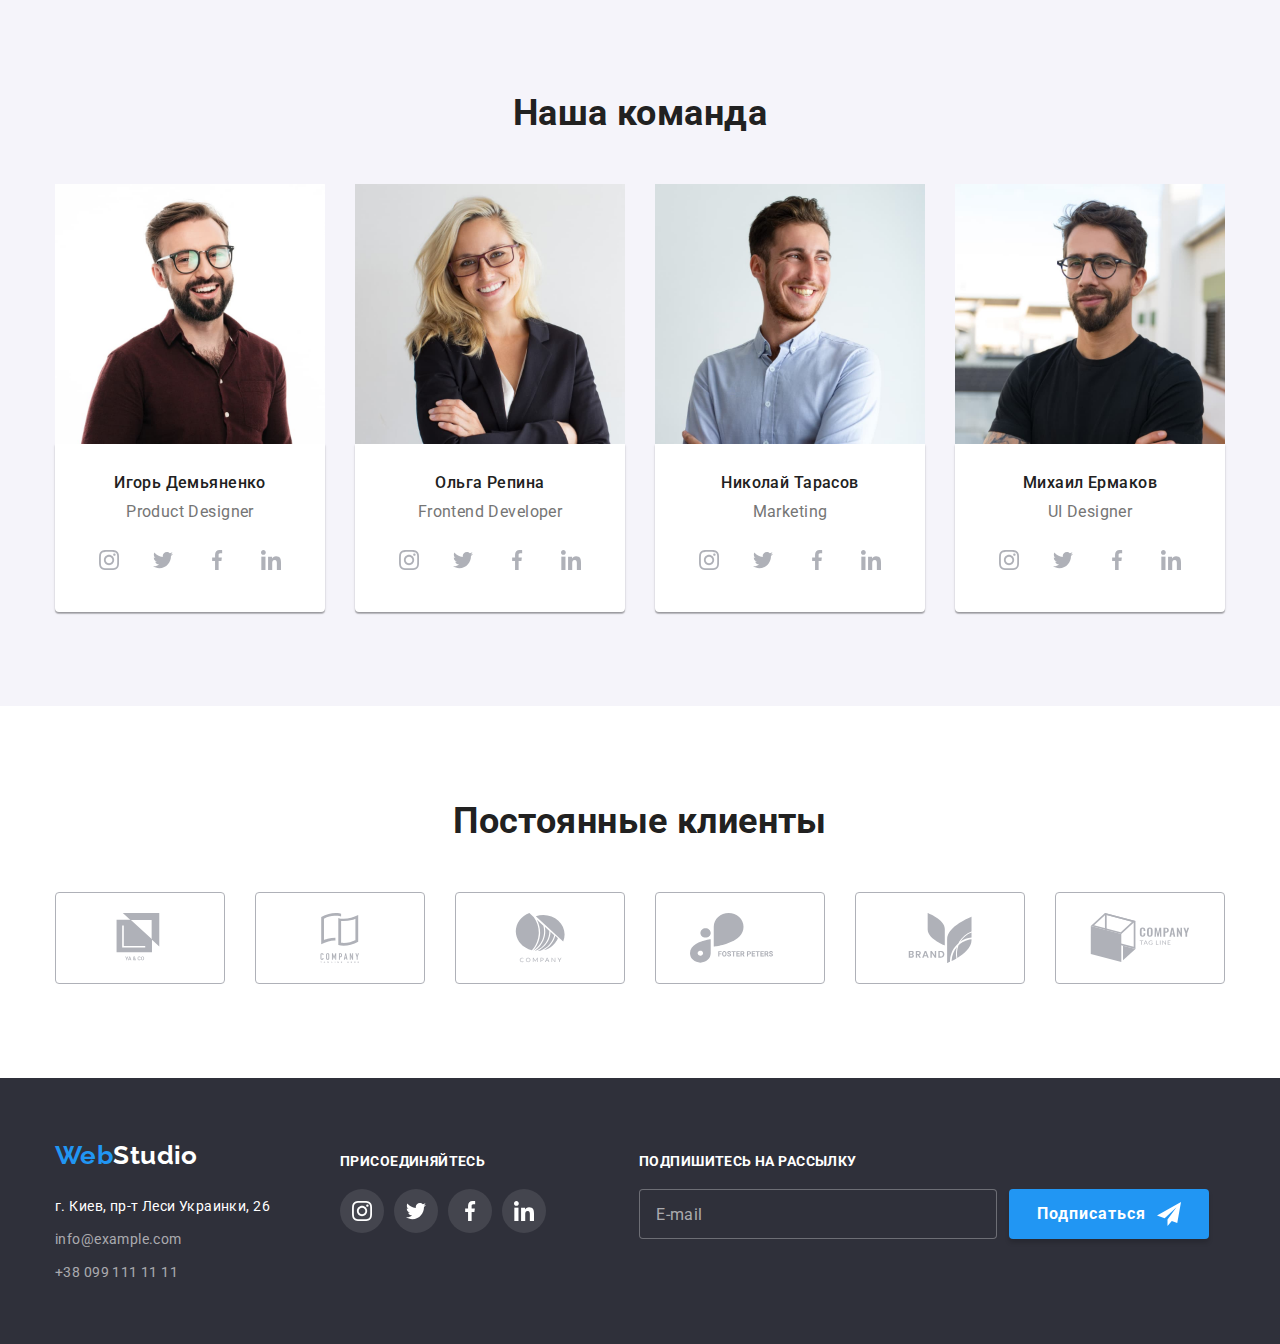
==== commit 13210639: "ДЗ 7.1" ====
--- a/index.html
+++ b/index.html
@@ -17,15 +17,19 @@
   </head>
   <body>
     <!--Шапка сайта-->
-    <header class="header">
-      <div class="container main-header">
-        <nav class="main-nav">
-          <a class="logo link" href="./index.html">Web<span class="header-logo">Studio</span></a>
+    <header class="page-header">
+      <div class="page-header__content container">
+        <nav class="page-header__nav">
+          <a class="logo" href="./index.html">Web<span class="page-header__logo">Studio</span></a>
 
           <ul class="site-nav list">
-            <li class="item current"><a class="link current" href="./index.html">Студия</a></li>
-            <li class="item"><a class="link" href="./portfolio.html">Портфолио</a></li>
-            <li class="item"><a class="link" href="">Контакты</a></li>
+            <li class="site-nav__item">
+              <a class="site-nav__link site-nav__link--current" href="./index.html">Студия</a>
+            </li>
+            <li class="site-nav__item">
+              <a class="site-nav__link" href="./portfolio.html">Портфолио</a>
+            </li>
+            <li class="site-nav__item"><a class="site-nav__link" href="">Контакты</a></li>
           </ul>
         </nav>
 
@@ -66,7 +70,7 @@
       <!--Особенности-->
       <section class="section no-padding">
         <div class="container">
-          <h2 class="section-title hidden">Особенности</h2>
+          <h2 class="section-title visually-hidden">Особенности</h2>
           <ul class="features list">
             <li class="item">
               <div class="div-features">
@@ -481,7 +485,7 @@
     <footer class="footer">
       <div class="container nav">
         <div class="footer-address">
-          <a class="logo link" href="./index.html">Web<span class="footer-logo">Studio</span></a>
+          <a class="logo" href="./index.html">Web<span class="page-footer__logo">Studio</span></a>
           <address>
             <ul class="contacts-footer list">
               <li class="item">
@@ -542,7 +546,7 @@
 
           <form class="form-subscription js-speaker-form" autocomplete="off">
             <div class="form-subscription-field">
-              <label class="hidden" for="email"></label>
+              <label class="visually-hidden" for="email"></label>
               <input
                 class="subscription-input"
                 type="email"
--- a/css/styles.css
+++ b/css/styles.css
@@ -9,7 +9,7 @@
   --contacts-ft-color: rgba(255, 255, 255, 0.6);
   --social-links-ft-bg-color: rgba(255, 255, 255, 0.1);
   --footer-subsription-input-border-color: rgba(255, 255, 255, 0.3);
-  --button-hero-hover-color: #188ce8;
+  --button-hover-color: #188ce8;
   --header-border-bottom-color: #ececec;
   --portfolio-project-border: #eeeeee;
   --clients-primary-color: #afb1b8;
@@ -67,7 +67,7 @@
 }
 
 /* Скрыл ненужные заголовки */
-.hidden {
+.visually-hidden {
   position: absolute;
   width: 1px;
   height: 1px;
@@ -83,11 +83,11 @@
 /* Убрал точки у списков. паддинги и марджины */
 .list {
   list-style: none;
-
   padding: 0;
   margin: 0;
 }
 
+/* Кнопки */
 /* Для всех кнопок */
 .button {
   font-family: inherit;
@@ -97,6 +97,67 @@
   text-align: center;
 
   cursor: pointer;
+}
+
+.hero .button,
+.modal-form .button,
+.form-subscription-field .button {
+  color: var(--primary-white-color);
+  background-color: var(--accent-color);
+
+  font-weight: 700;
+  font-size: 16px;
+  line-height: calc(30 / 16);
+  letter-spacing: 0.06em;
+
+  display: block;
+  padding: 10px 32px;
+  min-width: 200px;
+  text-align: center;
+
+  margin: 0 auto;
+
+  box-shadow: 0px 4px 4px rgba(0, 0, 0, 0.15);
+
+  transition: background-color 250ms var(--cubic);
+}
+
+.hero .button:hover,
+.hero .button:focus,
+.modal-form .button:hover,
+.modal-form .button:focus {
+  background-color: var(--button-hover-color);
+}
+
+.form-subscription-field .button {
+  display: flex;
+  justify-content: space-between;
+  align-items: center;
+
+  padding: 10px 28px;
+}
+
+.button.close-modal {
+  position: absolute;
+  top: 8px;
+  right: 8px;
+
+  width: 30px;
+  height: 30px;
+  border-radius: 50%;
+  background-color: var(--primary-white-color);
+  border: 1px solid var(--modal-window-close-border-color);
+
+  display: flex;
+  justify-content: center;
+  align-items: center;
+
+  transition: color 250ms var(--cubic);
+}
+
+.button.close-modal:hover,
+.button.close-modal:focus {
+  color: var(--accent-color);
 }
 
 /* Контейнеры */
@@ -116,20 +177,21 @@
   font-weight: 700;
   font-size: 26px;
   line-height: calc(35.96 / 26);
-}
-
-.header-logo {
+
+  text-decoration: none;
+}
+
+.page-header__logo {
   color: var(--primary-black-color);
 }
 
-.footer-logo {
+.page-footer__logo {
   color: var(--primary-white-color);
 }
 
 /* Навигация по сайту */
-
-.main-header,
-.main-nav {
+.page-header__content,
+.page-header__nav {
   display: flex;
   align-items: center;
 }
@@ -139,36 +201,35 @@
   margin-left: 93px;
 }
 
-.site-nav .item:not(:last-child) {
+.site-nav__item:not(:last-child) {
   margin-right: 50px;
 }
 
-.site-nav .link {
+.site-nav__link {
+  position: relative;
   color: var(--title-text-color);
-
   font-weight: 500;
   letter-spacing: 0.02em;
+  text-decoration: none;
 
   display: block;
   padding-top: 32px;
   padding-bottom: 32px;
 
-  position: relative;
-
   transition: color 250ms var(--cubic);
 }
 
-.site-nav .link:hover,
-.site-nav .link:focus {
+.site-nav__link:hover,
+.site-nav__link:focus {
   color: var(--accent-color);
 }
 
-.site-nav .link.current {
+.site-nav__link--current {
   color: var(--accent-color);
 }
 
 /*Подчёркивание ссылки текущей страницы (на которой сейчас находится пользователь)*/
-.site-nav .link::after {
+.site-nav__link::after {
   position: absolute;
   content: '';
   left: 0;
@@ -182,11 +243,11 @@
   transition: opacity 250ms var(--cubic);
 }
 
-.site-nav .link:hover::after {
+.site-nav__link:hover::after {
   opacity: 1;
 }
 
-.site-nav .link.current::after {
+.site-nav__link--current::after {
   opacity: 1;
 }
 /*Конец подчеркивания */
@@ -196,7 +257,7 @@
   margin-left: auto;
 }
 
-.contacts-header .item + .item {
+.contacts-header .item:last-child {
   margin-left: 50px;
 }
 
@@ -254,7 +315,7 @@
   margin-right: 10px;
 }
 
-.header {
+.page-header {
   border-bottom: 1px solid var(--header-border-bottom-color);
 }
 
@@ -288,31 +349,6 @@
   margin-bottom: 30px;
 }
 
-/* Кнопка героя */
-.hero .button {
-  color: var(--primary-white-color);
-  background-color: var(--accent-color);
-
-  font-weight: 700;
-  font-size: 16px;
-  line-height: calc(30 / 16);
-  letter-spacing: 0.06em;
-
-  display: inline-block;
-  padding: 10px 32px;
-  min-width: 200px;
-  text-align: center;
-
-  box-shadow: 0px 4px 4px rgba(0, 0, 0, 0.15);
-
-  transition: background-color 250ms var(--cubic);
-}
-
-.hero .button:hover,
-.hero .button:focus {
-  background-color: var(--button-hero-hover-color);
-}
-
 /* Модальное окно - Заказать услугу */
 .backdrop {
   position: fixed;
@@ -354,29 +390,6 @@
   opacity: 1;
 
   transition: transform 250ms var(--cubic), opacity 250ms var(--cubic);
-}
-
-.button.close-modal {
-  position: absolute;
-  top: 8px;
-  right: 8px;
-
-  width: 30px;
-  height: 30px;
-  border-radius: 50%;
-  background-color: var(--primary-white-color);
-  border: 1px solid var(--modal-window-close-border-color);
-
-  display: flex;
-  justify-content: center;
-  align-items: center;
-
-  transition: color 250ms var(--cubic);
-}
-
-.button.close-modal:hover,
-.button.close-modal:focus {
-  color: var(--accent-color);
 }
 
 .svg-close-modal {
@@ -542,31 +555,6 @@
   text-decoration-line: underline;
 }
 
-.modal-form .button {
-  color: var(--primary-white-color);
-  background-color: var(--accent-color);
-
-  font-weight: 700;
-  font-size: 16px;
-  line-height: calc(30 / 16);
-  letter-spacing: 0.06em;
-
-  display: inline-block;
-  padding: 10px 32px;
-  margin: 0px 124px;
-  min-width: 200px;
-  text-align: center;
-
-  box-shadow: 0px 4px 4px rgba(0, 0, 0, 0.15);
-
-  transition: background-color 250ms var(--cubic);
-}
-
-.modal-form .button:hover,
-.modal-form .button:focus {
-  background-color: var(--button-hero-hover-color);
-}
-
 /* Секции */
 .section,
 .portfolio {
@@ -945,35 +933,19 @@
   border-radius: 4px;
 
   padding-left: 16px;
+
+  margin-right: 12px;
 }
 
 .subscription-input::placeholder {
   color: var(--contacts-ft-color);
-}
-
-.form-subscription-field .button {
-  color: var(--primary-white-color);
-  background-color: var(--accent-color);
-
-  font-weight: 700;
-  font-size: 16px;
-  line-height: calc(30 / 16);
-  letter-spacing: 0.06em;
-
-  display: flex;
-  justify-content: center;
-  align-items: center;
-
-  padding: 10px 28px;
-  margin-left: 12px;
-  min-width: 200px;
 }
 
 .svg-subscription {
   fill: currentColor;
   width: 24px;
   height: 24px;
-  margin-left: 10px;
+  /* margin-left: 10px; */
 }
 
 /* Стили для страницы ПОРТФОЛИО */
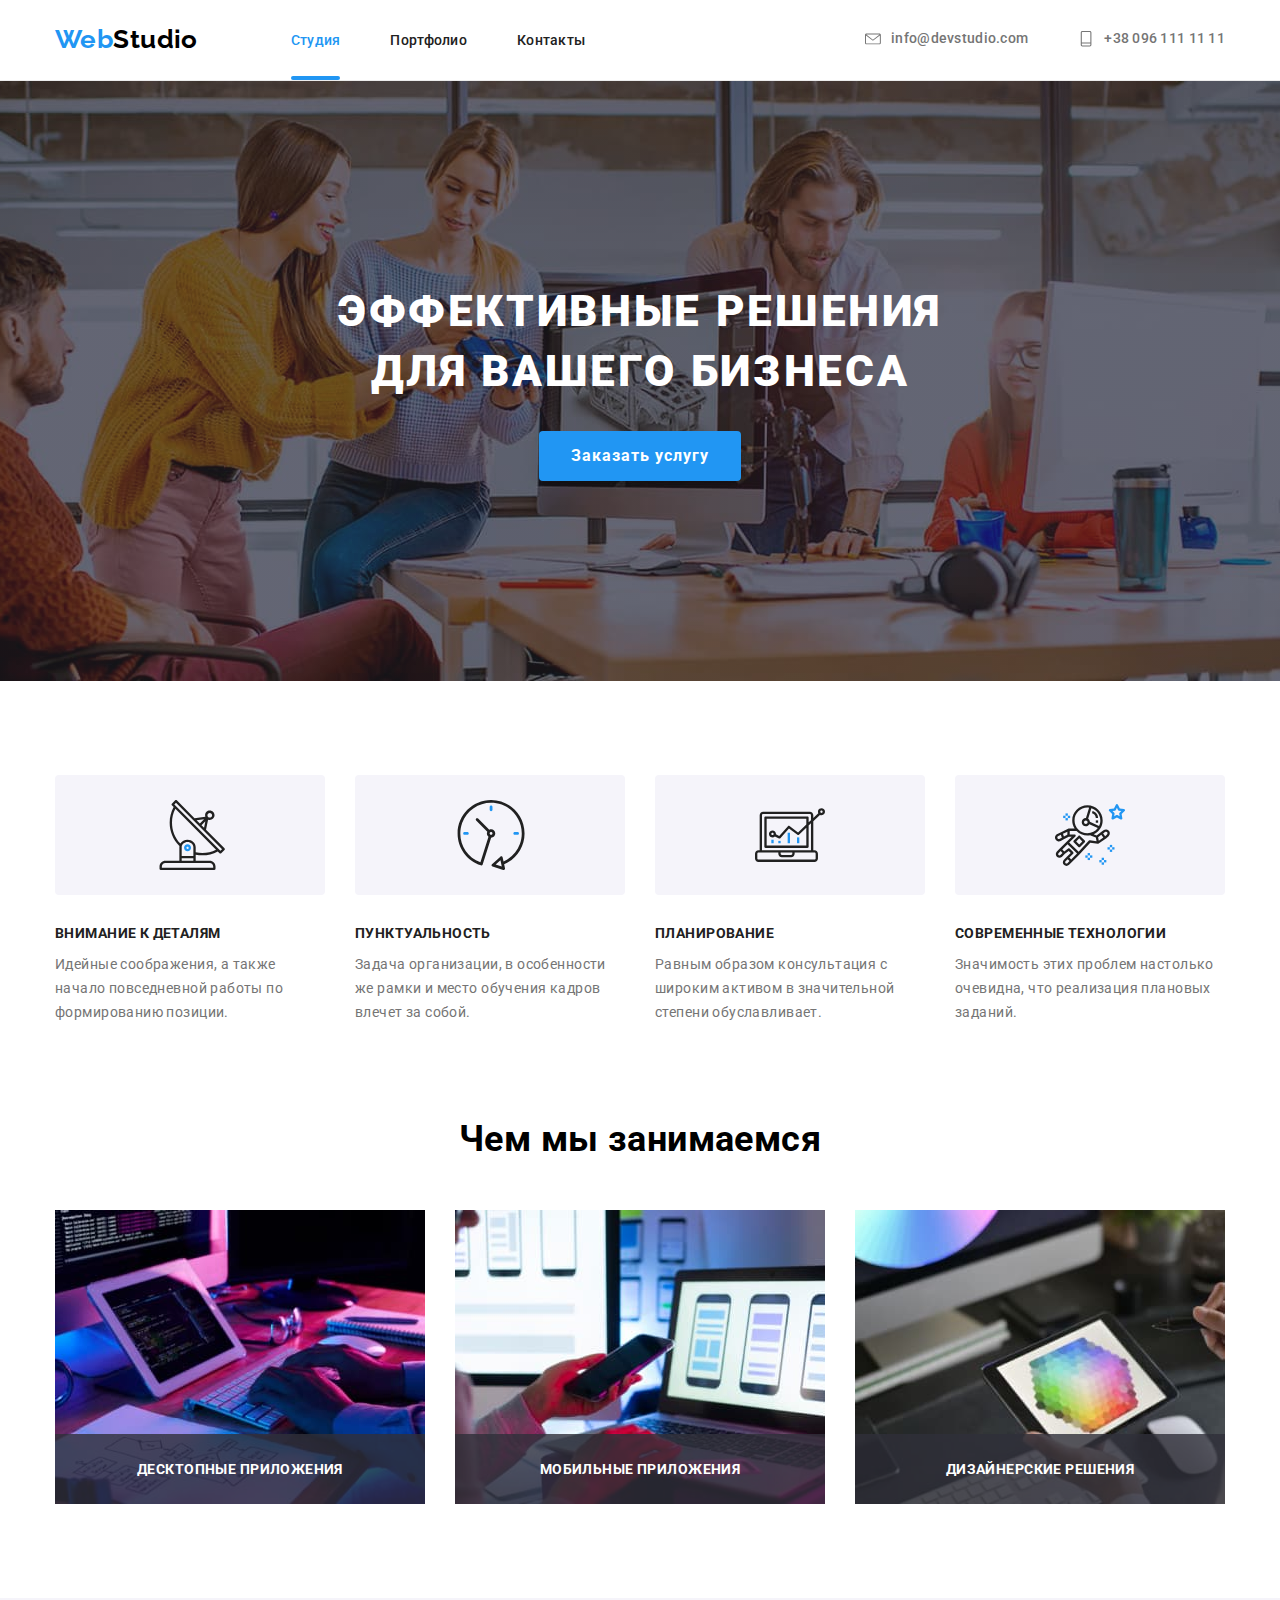
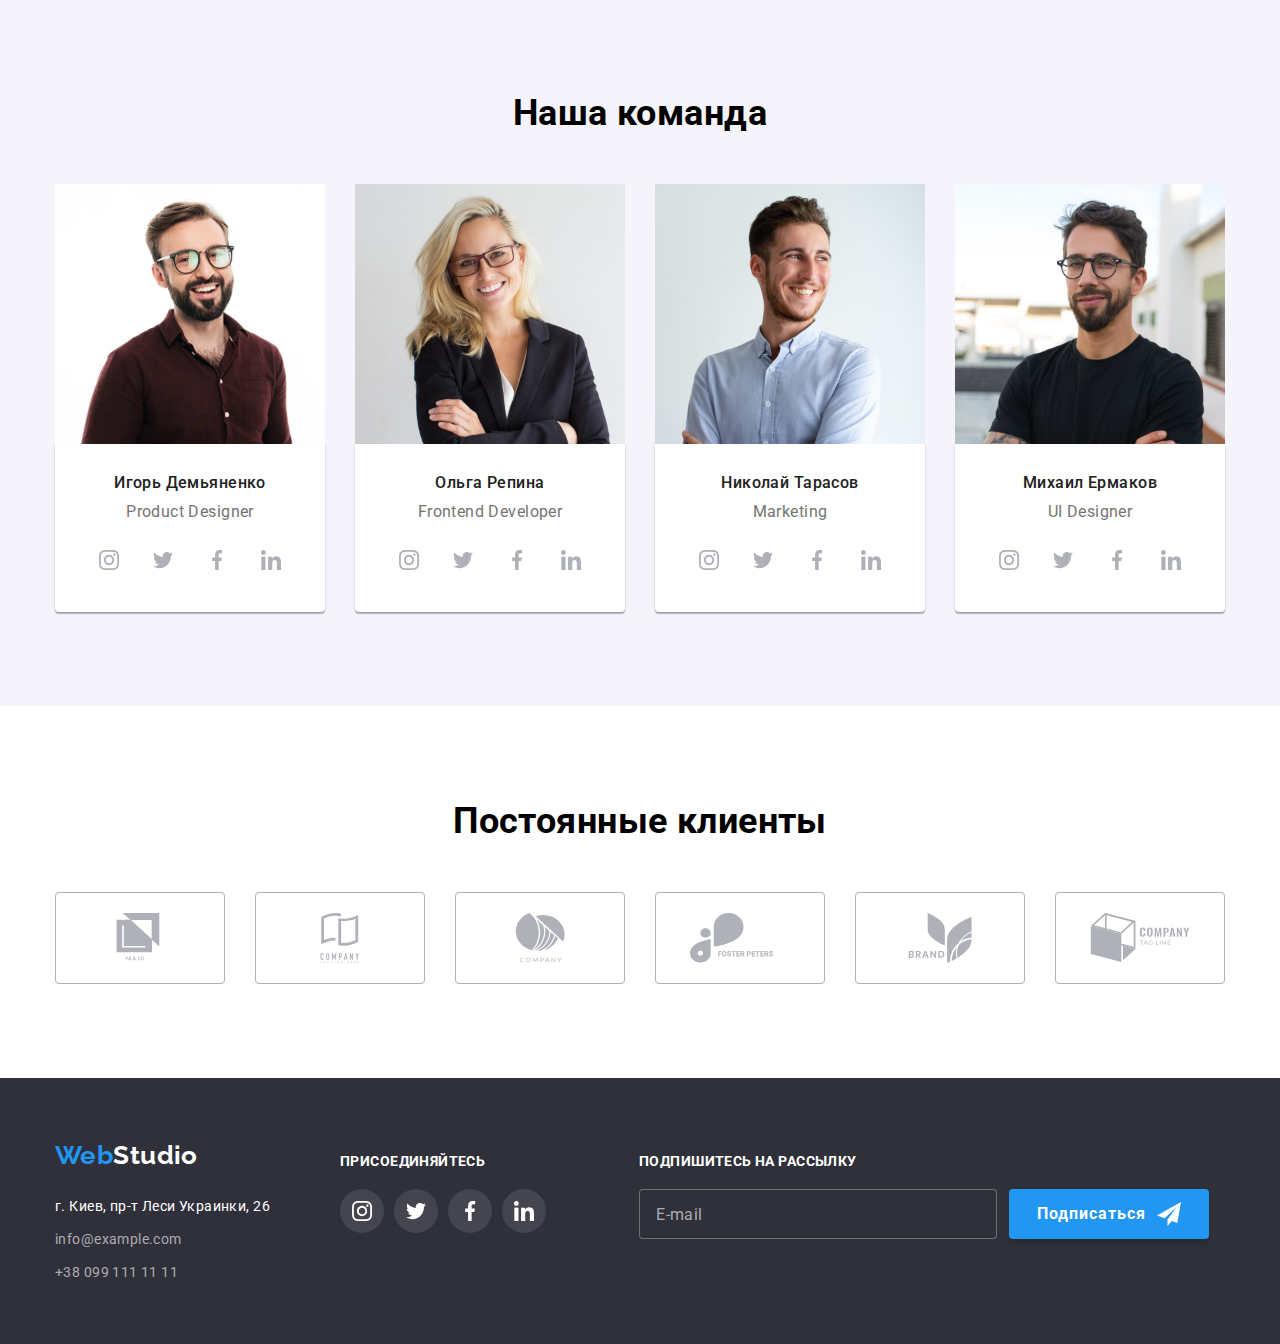
==== commit b555730b: "ДЗ 7.5 SCSS" ====
--- a/index.html
+++ b/index.html
@@ -13,16 +13,17 @@
       rel="stylesheet"
       href="https://cdnjs.cloudflare.com/ajax/libs/modern-normalize/1.1.0/modern-normalize.min.css"
     />
-    <link rel="stylesheet" href="./css/styles.css" />
+    <link rel="stylesheet" href="./css/main.min.css" />
+    <!-- <link rel="stylesheet" href="./css/styles.css" /> -->
   </head>
   <body>
     <!--Шапка сайта-->
     <header class="page-header">
       <div class="page-header__content container">
         <nav class="page-header__nav">
-          <a class="logo" href="./index.html">Web<span class="page-header__logo">Studio</span></a>
-
-          <ul class="site-nav list">
+          <a class="logo" href="./index.html">Web<span class="logo--black">Studio</span></a>
+
+          <ul class="site-nav">
             <li class="site-nav__item">
               <a class="site-nav__link site-nav__link--current" href="./index.html">Студия</a>
             </li>
@@ -33,18 +34,18 @@
           </ul>
         </nav>
 
-        <ul class="contacts-header list">
-          <li class="item">
-            <a class="link" href="mailto:info@devstudio.com">
-              <svg class="svg-mail">
+        <ul class="header-contacts">
+          <li class="header-contacts__item">
+            <a class="header-contacts__link" href="mailto:info@devstudio.com">
+              <svg class="header-contacts__icon-mail">
                 <use href="./images/icons.svg#contacts-mail"></use>
               </svg>
               info@devstudio.com</a
             >
           </li>
-          <li class="item">
-            <a class="link" href="tel:+380961111111">
-              <svg class="svg-phone">
+          <li class="header-contacts__item">
+            <a class="header-contacts__link" href="tel:+380961111111">
+              <svg class="header-contacts__icon-phone">
                 <use href="./images/icons.svg#contacts-phone"></use>
               </svg>
               +38 096 111 11 11</a
@@ -59,7 +60,7 @@
       <!--Герой-->
       <section class="hero">
         <div class="container">
-          <h1 class="hero-title">
+          <h1 class="hero__title">
             Эффективные решения <br />
             для вашего бизнеса
           </h1>
@@ -68,51 +69,51 @@
       </section>
 
       <!--Особенности-->
-      <section class="section no-padding">
+      <section class="section section--no-padding-bottom">
         <div class="container">
-          <h2 class="section-title visually-hidden">Особенности</h2>
-          <ul class="features list">
-            <li class="item">
-              <div class="div-features">
-                <svg class="svg-item-features">
+          <h2 class="section__title visually-hidden">Особенности</h2>
+          <ul class="features">
+            <li class="features__item">
+              <div class="features__box">
+                <svg class="features__icon">
                   <use href="./images/icons.svg#features-antenna"></use>
                 </svg>
               </div>
-              <h3 class="title">Внимание к деталям</h3>
-              <p class="text">
+              <h3 class="features__title">Внимание к деталям</h3>
+              <p class="features__text">
                 Идейные соображения, а также начало повседневной работы по формированию позиции.
               </p>
             </li>
-            <li class="item">
-              <div class="div-features">
-                <svg class="svg-item-features">
+            <li class="features__item">
+              <div class="features__box">
+                <svg class="features__icon">
                   <use href="./images/icons.svg#features-clock"></use>
                 </svg>
               </div>
-              <h3 class="title">Пунктуальность</h3>
-              <p class="text">
+              <h3 class="features__title">Пунктуальность</h3>
+              <p class="features__text">
                 Задача организации, в особенности же рамки и место обучения кадров влечет за собой.
               </p>
             </li>
-            <li class="item">
-              <div class="div-features">
-                <svg class="svg-item-features">
+            <li class="features__item">
+              <div class="features__box">
+                <svg class="features__icon">
                   <use href="./images/icons.svg#features-diagram"></use>
                 </svg>
               </div>
-              <h3 class="title">Планирование</h3>
-              <p class="text">
+              <h3 class="features__title">Планирование</h3>
+              <p class="features__text">
                 Равным образом консультация с широким активом в значительной степени обуславливает.
               </p>
             </li>
-            <li class="item">
-              <div class="div-features">
-                <svg class="svg-item-features">
+            <li class="features__item">
+              <div class="features__box">
+                <svg class="features__icon">
                   <use href="./images/icons.svg#features-astronaut"></use>
                 </svg>
               </div>
-              <h3 class="title">Современные технологии</h3>
-              <p class="text">
+              <h3 class="features__title">Современные технологии</h3>
+              <p class="features__text">
                 Значимость этих проблем настолько очевидна, что реализация плановых заданий.
               </p>
             </li>
@@ -123,39 +124,36 @@
       <!--Чем мы занимаемся-->
       <section class="section">
         <div class="container">
-          <h2 class="section-title">Чем мы занимаемся</h2>
-          <ul class="work list">
-            <li class="item">
-              <div class="work-thumb">
+          <h2 class="section__title">Чем мы занимаемся</h2>
+          <ul class="work">
+            <li class="work__item">
+              <div class="work__box">
                 <img
-                  class="photo-work"
                   src="./images/programer-working.jpg"
                   alt="Программист за работой"
                   width="370"
                 />
-                <h3 class="work-text">Десктопные приложения</h3>
-              </div>
-            </li>
-            <li class="item">
-              <div class="work-thumb">
+                <h3 class="work__text">Десктопные приложения</h3>
+              </div>
+            </li>
+            <li class="work__item">
+              <div class="work__box">
                 <img
-                  class="photo-work"
                   src="./images/web-ui-designer-is-developing-application.jpg"
                   alt="Дизайнер разрабатывает мобильные приложения"
                   width="370"
                 />
-                <h3 class="work-text">Мобильные приложения</h3>
-              </div>
-            </li>
-            <li class="item">
-              <div class="work-thumb">
+                <h3 class="work__text">Мобильные приложения</h3>
+              </div>
+            </li>
+            <li class="work__item">
+              <div class="work__box">
                 <img
-                  class="photo-work"
                   src="./images/creative-artist-with-working-colour-selection.jpg"
                   alt="Художник выбирает цвет"
                   width="370"
                 />
-                <h3 class="work-text">Дизайнерские решения</h3>
+                <h3 class="work__text">Дизайнерские решения</h3>
               </div>
             </li>
           </ul>
@@ -163,60 +161,60 @@
       </section>
 
       <!--Наша команда-->
-      <section class="section team">
+      <section class="section section--bc-grey">
         <div class="container">
-          <h2 class="section-title">Наша команда</h2>
-          <ul class="team list">
-            <li class="item">
-              <img class="photo-team" src="./images/team1.jpg" alt="Игорь Демьяненко" width="270" />
-              <div class="team-description">
-                <h3 class="title">Игорь Демьяненко</h3>
-                <p class="text" lang="en">Product Designer</p>
-                <ul class="social-links list">
-                  <li class="item instagram">
-                    <a
-                      class="link social-link"
-                      href=""
-                      target="_blank"
-                      rel="nofollow noopener noreferrer"
-                    >
-                      <svg class="svg-social">
+          <h2 class="section__title">Наша команда</h2>
+          <ul class="team">
+            <li class="team__item">
+              <img src="./images/team1.jpg" alt="Игорь Демьяненко" width="270" />
+              <div class="team__box">
+                <h3 class="team__title">Игорь Демьяненко</h3>
+                <p class="team__text" lang="en">Product Designer</p>
+                <ul class="social">
+                  <li class="social__item">
+                    <a
+                      class="social__link team__link"
+                      href=""
+                      target="_blank"
+                      rel="nofollow noopener noreferrer"
+                    >
+                      <svg class="social__icon">
                         <use href="./images/icons.svg#social-instagram"></use>
                       </svg>
                     </a>
                   </li>
-                  <li class="item twitter">
-                    <a
-                      class="link social-link"
-                      href=""
-                      target="_blank"
-                      rel="nofollow noopener noreferrer"
-                    >
-                      <svg class="svg-social">
+                  <li class="social__item">
+                    <a
+                      class="social__link team__link"
+                      href=""
+                      target="_blank"
+                      rel="nofollow noopener noreferrer"
+                    >
+                      <svg class="social__icon">
                         <use href="./images/icons.svg#social-twitter"></use>
                       </svg>
                     </a>
                   </li>
-                  <li class="item facebook">
-                    <a
-                      class="link social-link"
-                      href=""
-                      target="_blank"
-                      rel="nofollow noopener noreferrer"
-                    >
-                      <svg class="svg-social">
+                  <li class="social__item">
+                    <a
+                      class="social__link team__link"
+                      href=""
+                      target="_blank"
+                      rel="nofollow noopener noreferrer"
+                    >
+                      <svg class="social__icon">
                         <use href="./images/icons.svg#social-facebook"></use>
                       </svg>
                     </a>
                   </li>
-                  <li class="item linkedin">
-                    <a
-                      class="link social-link"
-                      href=""
-                      target="_blank"
-                      rel="nofollow noopener noreferrer"
-                    >
-                      <svg class="svg-social">
+                  <li class="social__item">
+                    <a
+                      class="social__link team__link"
+                      href=""
+                      target="_blank"
+                      rel="nofollow noopener noreferrer"
+                    >
+                      <svg class="social__icon">
                         <use href="./images/icons.svg#social-linkedin"></use>
                       </svg>
                     </a>
@@ -224,56 +222,56 @@
                 </ul>
               </div>
             </li>
-            <li class="item">
-              <img class="photo-team" src="./images/team2.jpg" alt="Ольга Репина" width="270" />
-              <div class="team-description">
-                <h3 class="title">Ольга Репина</h3>
-                <p class="text" lang="en">Frontend Developer</p>
-                <ul class="social-links list">
-                  <li class="item instagram">
-                    <a
-                      class="link social-link"
-                      href=""
-                      target="_blank"
-                      rel="nofollow noopener noreferrer"
-                    >
-                      <svg class="svg-social">
+            <li class="team__item">
+              <img src="./images/team2.jpg" alt="Ольга Репина" width="270" />
+              <div class="team__box">
+                <h3 class="team__title">Ольга Репина</h3>
+                <p class="team__text" lang="en">Frontend Developer</p>
+                <ul class="social">
+                  <li class="social__item">
+                    <a
+                      class="social__link team__link"
+                      href=""
+                      target="_blank"
+                      rel="nofollow noopener noreferrer"
+                    >
+                      <svg class="social__icon">
                         <use href="./images/icons.svg#social-instagram"></use>
                       </svg>
                     </a>
                   </li>
-                  <li class="item twitter">
-                    <a
-                      class="link social-link"
-                      href=""
-                      target="_blank"
-                      rel="nofollow noopener noreferrer"
-                    >
-                      <svg class="svg-social">
+                  <li class="social__item">
+                    <a
+                      class="social__link team__link"
+                      href=""
+                      target="_blank"
+                      rel="nofollow noopener noreferrer"
+                    >
+                      <svg class="social__icon">
                         <use href="./images/icons.svg#social-twitter"></use>
                       </svg>
                     </a>
                   </li>
-                  <li class="item facebook">
-                    <a
-                      class="link social-link"
-                      href=""
-                      target="_blank"
-                      rel="nofollow noopener noreferrer"
-                    >
-                      <svg class="svg-social">
+                  <li class="social__item">
+                    <a
+                      class="social__link team__link"
+                      href=""
+                      target="_blank"
+                      rel="nofollow noopener noreferrer"
+                    >
+                      <svg class="social__icon">
                         <use href="./images/icons.svg#social-facebook"></use>
                       </svg>
                     </a>
                   </li>
-                  <li class="item linkedin">
-                    <a
-                      class="link social-link"
-                      href=""
-                      target="_blank"
-                      rel="nofollow noopener noreferrer"
-                    >
-                      <svg class="svg-social">
+                  <li class="social__item">
+                    <a
+                      class="social__link team__link"
+                      href=""
+                      target="_blank"
+                      rel="nofollow noopener noreferrer"
+                    >
+                      <svg class="social__icon">
                         <use href="./images/icons.svg#social-linkedin"></use>
                       </svg>
                     </a>
@@ -281,56 +279,56 @@
                 </ul>
               </div>
             </li>
-            <li class="item">
-              <img class="photo-team" src="./images/team3.jpg" alt="Николай Тарасов" width="270" />
-              <div class="team-description">
-                <h3 class="title">Николай Тарасов</h3>
-                <p class="text" lang="en">Marketing</p>
-                <ul class="social-links list">
-                  <li class="item instagram">
-                    <a
-                      class="link social-link"
-                      href=""
-                      target="_blank"
-                      rel="nofollow noopener noreferrer"
-                    >
-                      <svg class="svg-social">
+            <li class="team__item">
+              <img src="./images/team3.jpg" alt="Николай Тарасов" width="270" />
+              <div class="team__box">
+                <h3 class="team__title">Николай Тарасов</h3>
+                <p class="team__text" lang="en">Marketing</p>
+                <ul class="social team__social">
+                  <li class="social__item">
+                    <a
+                      class="social__link team__link"
+                      href=""
+                      target="_blank"
+                      rel="nofollow noopener noreferrer"
+                    >
+                      <svg class="social__icon">
                         <use href="./images/icons.svg#social-instagram"></use>
                       </svg>
                     </a>
                   </li>
-                  <li class="item twitter">
-                    <a
-                      class="link social-link"
-                      href=""
-                      target="_blank"
-                      rel="nofollow noopener noreferrer"
-                    >
-                      <svg class="svg-social">
+                  <li class="social__item">
+                    <a
+                      class="social__link team__link"
+                      href=""
+                      target="_blank"
+                      rel="nofollow noopener noreferrer"
+                    >
+                      <svg class="social__icon">
                         <use href="./images/icons.svg#social-twitter"></use>
                       </svg>
                     </a>
                   </li>
-                  <li class="item facebook">
-                    <a
-                      class="link social-link"
-                      href=""
-                      target="_blank"
-                      rel="nofollow noopener noreferrer"
-                    >
-                      <svg class="svg-social">
+                  <li class="social__item">
+                    <a
+                      class="social__link team__link"
+                      href=""
+                      target="_blank"
+                      rel="nofollow noopener noreferrer"
+                    >
+                      <svg class="social__icon">
                         <use href="./images/icons.svg#social-facebook"></use>
                       </svg>
                     </a>
                   </li>
-                  <li class="item linkedin">
-                    <a
-                      class="link social-link"
-                      href=""
-                      target="_blank"
-                      rel="nofollow noopener noreferrer"
-                    >
-                      <svg class="svg-social">
+                  <li class="social__item">
+                    <a
+                      class="social__link team__link"
+                      href=""
+                      target="_blank"
+                      rel="nofollow noopener noreferrer"
+                    >
+                      <svg class="social__icon">
                         <use href="./images/icons.svg#social-linkedin"></use>
                       </svg>
                     </a>
@@ -338,56 +336,56 @@
                 </ul>
               </div>
             </li>
-            <li class="item">
-              <img class="photo-team" src="./images/team4.jpg" alt="Михаил Ермаков" width="270" />
-              <div class="team-description">
-                <h3 class="title">Михаил Ермаков</h3>
-                <p class="text" lang="en">UI Designer</p>
-                <ul class="social-links list">
-                  <li class="item instagram">
-                    <a
-                      class="link social-link"
-                      href=""
-                      target="_blank"
-                      rel="nofollow noopener noreferrer"
-                    >
-                      <svg class="svg-social">
+            <li class="team__item">
+              <img src="./images/team4.jpg" alt="Михаил Ермаков" width="270" />
+              <div class="team__box">
+                <h3 class="team__title">Михаил Ермаков</h3>
+                <p class="team__text" lang="en">UI Designer</p>
+                <ul class="social">
+                  <li class="social__item">
+                    <a
+                      class="social__link team__link"
+                      href=""
+                      target="_blank"
+                      rel="nofollow noopener noreferrer"
+                    >
+                      <svg class="social__icon">
                         <use href="./images/icons.svg#social-instagram"></use>
                       </svg>
                     </a>
                   </li>
-                  <li class="item twitter">
-                    <a
-                      class="link social-link"
-                      href=""
-                      target="_blank"
-                      rel="nofollow noopener noreferrer"
-                    >
-                      <svg class="svg-social">
+                  <li class="social__item">
+                    <a
+                      class="social__link team__link"
+                      href=""
+                      target="_blank"
+                      rel="nofollow noopener noreferrer"
+                    >
+                      <svg class="social__icon">
                         <use href="./images/icons.svg#social-twitter"></use>
                       </svg>
                     </a>
                   </li>
-                  <li class="item facebook">
-                    <a
-                      class="link social-link"
-                      href=""
-                      target="_blank"
-                      rel="nofollow noopener noreferrer"
-                    >
-                      <svg class="svg-social">
+                  <li class="social__item">
+                    <a
+                      class="social__link team__link"
+                      href=""
+                      target="_blank"
+                      rel="nofollow noopener noreferrer"
+                    >
+                      <svg class="social__icon">
                         <use href="./images/icons.svg#social-facebook"></use>
                       </svg>
                     </a>
                   </li>
-                  <li class="item linkedin">
-                    <a
-                      class="link social-link"
-                      href=""
-                      target="_blank"
-                      rel="nofollow noopener noreferrer"
-                    >
-                      <svg class="svg-social">
+                  <li class="social__item">
+                    <a
+                      class="social__link team__link"
+                      href=""
+                      target="_blank"
+                      rel="nofollow noopener noreferrer"
+                    >
+                      <svg class="social__icon">
                         <use href="./images/icons.svg#social-linkedin"></use>
                       </svg>
                     </a>
@@ -400,78 +398,48 @@
       </section>
 
       <!--Постоянные клиенты-->
-      <section class="section clients">
+      <section class="section">
         <div class="container">
-          <h2 class="section-title">Постоянные клиенты</h2>
-          <ul class="clients list">
-            <li class="item">
-              <a
-                class="link clients-link"
-                href=""
-                target="_blank"
-                rel="nofollow noopener noreferrer"
-              >
-                <svg class="svg-clients">
+          <h2 class="section__title">Постоянные клиенты</h2>
+          <ul class="clients">
+            <li class="clients__item">
+              <a class="clients__link" href="" target="_blank" rel="nofollow noopener noreferrer">
+                <svg class="clients__icon">
                   <use href="./images/icons.svg#client1"></use>
                 </svg>
               </a>
             </li>
-            <li class="item">
-              <a
-                class="link clients-link"
-                href=""
-                target="_blank"
-                rel="nofollow noopener noreferrer"
-              >
-                <svg class="svg-clients">
+            <li class="clients__item">
+              <a class="clients__link" href="" target="_blank" rel="nofollow noopener noreferrer">
+                <svg class="clients__icon">
                   <use href="./images/icons.svg#client2"></use>
                 </svg>
               </a>
             </li>
-            <li class="item">
-              <a
-                class="link clients-link"
-                href=""
-                target="_blank"
-                rel="nofollow noopener noreferrer"
-              >
-                <svg class="svg-clients">
+            <li class="clients__item">
+              <a class="clients__link" href="" target="_blank" rel="nofollow noopener noreferrer">
+                <svg class="clients__icon">
                   <use href="./images/icons.svg#client3"></use>
                 </svg>
               </a>
             </li>
-            <li class="item">
-              <a
-                class="link clients-link"
-                href=""
-                target="_blank"
-                rel="nofollow noopener noreferrer"
-              >
-                <svg class="svg-clients">
+            <li class="clients__item">
+              <a class="clients__link" href="" target="_blank" rel="nofollow noopener noreferrer">
+                <svg class="clients__icon">
                   <use href="./images/icons.svg#client4"></use>
                 </svg>
               </a>
             </li>
-            <li class="item">
-              <a
-                class="link clients-link"
-                href=""
-                target="_blank"
-                rel="nofollow noopener noreferrer"
-              >
-                <svg class="svg-clients">
+            <li class="clients__item">
+              <a class="clients__link" href="" target="_blank" rel="nofollow noopener noreferrer">
+                <svg class="clients__icon">
                   <use href="./images/icons.svg#client5"></use>
                 </svg>
               </a>
             </li>
-            <li class="item">
-              <a
-                class="link clients-link"
-                href=""
-                target="_blank"
-                rel="nofollow noopener noreferrer"
-              >
-                <svg class="svg-clients">
+            <li class="clients__item">
+              <a class="clients__link" href="" target="_blank" rel="nofollow noopener noreferrer">
+                <svg class="clients__icon">
                   <use href="./images/icons.svg#client6"></use>
                 </svg>
               </a>
@@ -482,58 +450,80 @@
     </main>
 
     <!--Подвал-->
-    <footer class="footer">
-      <div class="container nav">
-        <div class="footer-address">
-          <a class="logo" href="./index.html">Web<span class="page-footer__logo">Studio</span></a>
+    <footer class="page-footer">
+      <div class="page-footer__content container">
+        <div class="about">
+          <a class="logo page-footer__logo" href="./index.html"
+            >Web<span class="logo--white">Studio</span></a
+          >
           <address>
-            <ul class="contacts-footer list">
-              <li class="item">
+            <ul class="footer-contacts">
+              <li class="footer-contacts__item">
                 <a
-                  class="location link"
+                  class="footer-contacts__link footer-contacts__link--white"
                   href="https://goo.gl/maps/X2jcXpadv5ityZMy6"
                   target="_blank"
                   rel="nofollow noopener noreferrer"
                   >г. Киев, пр-т Леси Украинки, 26</a
                 >
               </li>
-              <li class="item">
-                <a class="contacts link" href="mailto:info@example.com">info@example.com</a>
+              <li class="footer-contacts__item">
+                <a class="footer-contacts__link" href="mailto:info@example.com">info@example.com</a>
               </li>
-              <li class="item">
-                <a class="contacts link" href="tel:+380991111111">+38 099 111 11 11</a>
+              <li class="footer-contacts__item">
+                <a class="footer-contacts__link" href="tel:+380991111111">+38 099 111 11 11</a>
               </li>
             </ul>
           </address>
         </div>
 
-        <div class="footer-social">
-          <p class="footer-social-text">присоединяйтесь</p>
-          <ul class="social-links-webstudio list">
-            <li class="item instagram">
-              <a class="link join-link" href="" target="_blank" rel="nofollow noopener noreferrer">
-                <svg class="svg-social">
+        <div class="join">
+          <p class="join__text">присоединяйтесь</p>
+          <ul class="social">
+            <li class="social__item">
+              <a
+                class="social__link join__link"
+                href=""
+                target="_blank"
+                rel="nofollow noopener noreferrer"
+              >
+                <svg class="social__icon">
                   <use href="./images/icons.svg#social-instagram"></use>
                 </svg>
               </a>
             </li>
-            <li class="item twitter">
-              <a class="link join-link" href="" target="_blank" rel="nofollow noopener noreferrer">
-                <svg class="svg-social">
+            <li class="social__item">
+              <a
+                class="social__link join__link"
+                href=""
+                target="_blank"
+                rel="nofollow noopener noreferrer"
+              >
+                <svg class="social__icon">
                   <use href="./images/icons.svg#social-twitter"></use>
                 </svg>
               </a>
             </li>
-            <li class="item facebook">
-              <a class="link join-link" href="" target="_blank" rel="nofollow noopener noreferrer">
-                <svg class="svg-social">
+            <li class="social__item">
+              <a
+                class="social__link join__link"
+                href=""
+                target="_blank"
+                rel="nofollow noopener noreferrer"
+              >
+                <svg class="social__icon">
                   <use href="./images/icons.svg#social-facebook"></use>
                 </svg>
               </a>
             </li>
-            <li class="item linkedin">
-              <a class="link join-link" href="" target="_blank" rel="nofollow noopener noreferrer">
-                <svg class="svg-social">
+            <li class="social__item">
+              <a
+                class="social__link join__link"
+                href=""
+                target="_blank"
+                rel="nofollow noopener noreferrer"
+              >
+                <svg class="social__icon">
                   <use href="./images/icons.svg#social-linkedin"></use>
                 </svg>
               </a>
@@ -541,23 +531,23 @@
           </ul>
         </div>
 
-        <div class="footer-subscription">
-          <p class="footer-subscription-text">Подпишитесь на рассылку</p>
-
-          <form class="form-subscription js-speaker-form" autocomplete="off">
-            <div class="form-subscription-field">
+        <div class="subscription">
+          <p class="subscription__text">Подпишитесь на рассылку</p>
+
+          <form class="subscription__form" autocomplete="off">
+            <div class="subscription__box">
               <label class="visually-hidden" for="email"></label>
               <input
-                class="subscription-input"
+                class="subscription__input"
                 type="email"
                 name="mail"
                 id="email"
                 placeholder="E-mail"
               />
 
-              <button class="button" type="submit">
+              <button class="button subscription__button" type="submit">
                 Подписаться
-                <svg class="svg-subscription">
+                <svg class="subscription__icon">
                   <use href="./images/icons.svg#subscription-send"></use>
                 </svg>
               </button>
@@ -570,58 +560,58 @@
     <!--Модальное окно - Заказать услугу  -->
     <div class="backdrop is-hidden" data-modal>
       <div class="modal">
-        <button class="button close-modal" type="button" data-modal-close>
-          <svg class="svg-close-modal">
+        <button class="btn-close" type="button" data-modal-close>
+          <svg class="btn-close__icon">
             <use href="./images/icons.svg#close-modal"></use>
           </svg>
         </button>
 
-        <form class="modal-form js-speaker-form" autocomplete="off">
-          <h2 class="modal-form-header">Оставьте свои данные, мы вам перезвоним</h2>
-
-          <label class="modal-form-field" for="person">
-            <span class="modal-form-label">Имя</span>
-            <input class="modal-form-input" type="text" name="user-name" id="person" />
-            <svg class="svg-modal-form">
+        <form class="order" autocomplete="off">
+          <h2 class="order__title">Оставьте свои данные, мы вам перезвоним</h2>
+
+          <label class="order__label" for="person">
+            Имя
+            <input class="order__input" type="text" name="user-name" id="person" />
+            <svg class="order__icon">
               <use href="./images/icons.svg#modal-person"></use>
             </svg>
           </label>
 
-          <label class="modal-form-field" for="phone">
-            <span class="modal-form-label">Телефон</span>
-            <input class="modal-form-input" type="tel" name="phone" id="phone" />
-            <svg class="svg-modal-form">
+          <label class="order__label" for="phone">
+            Телефон
+            <input class="order__input" type="tel" name="phone" id="phone" />
+            <svg class="order__icon">
               <use href="./images/icons.svg#modal-phone"></use>
             </svg>
           </label>
 
-          <label class="modal-form-field" for="e-mail">
-            <span class="modal-form-label">Почта</span>
-            <input class="modal-form-input" type="email" name="e-mail" id="e-mail" />
-            <svg class="svg-modal-form">
+          <label class="order__label" for="e-mail">
+            Почта
+            <input class="order__input" type="email" name="e-mail" id="e-mail" />
+            <svg class="order__icon">
               <use href="./images/icons.svg#modal-email"></use>
             </svg>
           </label>
 
-          <label class="modal-form-field commentary">
-            <span class="modal-form-label">Комментарий</span>
+          <label class="order__label label__commentary">
+            Комментарий
             <textarea
-              class="modal-form-commentary"
+              class="order__commentary"
               name="commentary"
               placeholder="Введите текст"
             ></textarea>
           </label>
 
-          <label class="modal-form-agreement" for="policy">
-            <input class="modal-form-input-agreement" type="checkbox" name="policy" id="policy" />
-
-            <svg class="svg-modal-form-agreement-yes">
+          <label class="order__agreement" for="policy">
+            <input class="order__checkbox" type="checkbox" name="policy" id="policy" />
+
+            <svg class="order__icon-checkbox">
               <use href="./images/icons.svg#agreement-yes"></use>
             </svg>
 
-            <p class="modal-form-agreement-text">
+            <p class="order__text">
               Соглашаюсь с рассылкой и принимаю
-              <a class="modal-form-agreement-terms link" href="">Условия договора</a>
+              <a class="order__link" href="">Условия договора</a>
             </p>
           </label>
 
--- a/css/main.min.css
+++ b/css/main.min.css
@@ -0,0 +1 @@
+.visually-hidden{position:absolute;width:1px;height:1px;margin:-1px;border:0;padding:0;white-space:nowrap;-webkit-clip-path:inset(100%);clip-path:inset(100%);clip:rect(0 0 0 0);overflow:hidden}.footer-contacts,.clients,.team,.work,.features,.header-contacts,.site-nav,.social{list-style:none;padding:0;margin:0}body{color:#757575;background-color:#fff;font-family:Roboto,sans-serif;letter-spacing:.03em;font-size:14px;line-height:1.1721428571}p,h1,h2,h3,h4,h5,h6,ul{margin-top:0;margin-bottom:0}textarea{resize:none}img{display:block;max-width:100%;height:auto}.section{margin-top:0;margin-bottom:0;padding-top:94px;padding-bottom:94px}.section--no-padding-bottom{padding-bottom:0}.section--bc-grey{background-color:#f5f4fa}.section__title{color:#000;font-weight:700;font-size:36px;line-height:1.1719444444;text-align:center;margin-top:0;margin-bottom:50px}.container{width:1200px;padding-left:15px;padding-right:15px;margin-left:auto;margin-right:auto}.logo{color:#2196f3;font-family:Raleway,sans-serif;font-weight:700;font-size:26px;line-height:1.3830769231;text-decoration:none}.logo--black{color:#000}.logo--white{color:#fff}.social{display:-webkit-box;display:-ms-flexbox;display:flex;-webkit-box-pack:center;-ms-flex-pack:center;justify-content:center;-webkit-box-align:center;-ms-flex-align:center;align-items:center}.social__item:not(:last-child){margin-right:10px}.social__link{display:-webkit-box;display:-ms-flexbox;display:flex;-webkit-box-pack:center;-ms-flex-pack:center;justify-content:center;-webkit-box-align:center;-ms-flex-align:center;align-items:center;text-decoration:none;width:44px;height:44px;border-radius:50%;-webkit-transition-property:color;transition-property:color;-webkit-transition-duration:250ms;transition-duration:250ms;-webkit-transition-timing-function:cubic-bezier(0.4, 0, 0.2, 1);transition-timing-function:cubic-bezier(0.4, 0, 0.2, 1);-webkit-transition-property:background-color;transition-property:background-color;transition-duration:250ms;transition-timing-function:cubic-bezier(0.4, 0, 0.2, 1)}.social__icon{fill:currentColor;width:20px;height:20px}.button{font-family:inherit;font-weight:700;font-size:16px;line-height:1.875;letter-spacing:.06em;border:0;border-radius:4px;text-align:center;cursor:pointer;color:#fff;background-color:#2196f3;display:block;padding:10px 32px;min-width:200px;margin:0 auto;-webkit-box-shadow:0px 4px 4px rgba(0,0,0,.15);box-shadow:0px 4px 4px rgba(0,0,0,.15);-webkit-transition-property:background-color;transition-property:background-color;-webkit-transition-duration:250ms;transition-duration:250ms;-webkit-transition-timing-function:cubic-bezier(0.4, 0, 0.2, 1);transition-timing-function:cubic-bezier(0.4, 0, 0.2, 1)}.button:hover,.button:focus{background-color:#188ce8}.page-header{border-bottom:1px solid #ececec}.page-header__content,.page-header__nav{display:-webkit-box;display:-ms-flexbox;display:flex;-webkit-box-pack:center;-ms-flex-pack:center;justify-content:center;-webkit-box-align:center;-ms-flex-align:center;align-items:center}.site-nav{display:-webkit-box;display:-ms-flexbox;display:flex;-webkit-box-pack:center;-ms-flex-pack:center;justify-content:center;-webkit-box-align:center;-ms-flex-align:center;align-items:center;margin-left:93px}.site-nav__item:not(:last-child){margin-right:50px}.site-nav__link{position:relative;color:#212121;font-weight:500;letter-spacing:.02em;text-decoration:none;display:block;padding-top:32px;padding-bottom:32px;-webkit-transition-property:color;transition-property:color;-webkit-transition-duration:250ms;transition-duration:250ms;-webkit-transition-timing-function:cubic-bezier(0.4, 0, 0.2, 1);transition-timing-function:cubic-bezier(0.4, 0, 0.2, 1)}.site-nav__link:hover,.site-nav__link:focus{color:#2196f3}.site-nav__link--current{color:#2196f3}.site-nav__link::after{position:absolute;content:"";left:0;bottom:0;width:100%;height:4px;background-color:#2196f3;border-radius:2px;opacity:0;-webkit-transition-property:opacity;transition-property:opacity;-webkit-transition-duration:250ms;transition-duration:250ms;-webkit-transition-timing-function:cubic-bezier(0.4, 0, 0.2, 1);transition-timing-function:cubic-bezier(0.4, 0, 0.2, 1)}.site-nav__link:hover::after{opacity:1}.site-nav__link--current::after{opacity:1}.header-contacts{display:-webkit-box;display:-ms-flexbox;display:flex;margin-left:auto}.header-contacts__item:last-child{margin-left:50px}.header-contacts__link{color:#757575;font-weight:500;letter-spacing:.02em;display:-webkit-inline-box;display:-ms-inline-flexbox;display:inline-flex;-webkit-box-align:center;-ms-flex-align:center;align-items:center;text-decoration:none;-webkit-transition-property:color;transition-property:color;-webkit-transition-duration:250ms;transition-duration:250ms;-webkit-transition-timing-function:cubic-bezier(0.4, 0, 0.2, 1);transition-timing-function:cubic-bezier(0.4, 0, 0.2, 1)}.header-contacts__link:hover,.header-contacts__link:focus{color:#2196f3}.header-contacts__icon-mail{fill:currentColor;width:16px;height:16px;margin-right:10px}.header-contacts__icon-phone{fill:currentColor;width:16px;height:16px;margin-right:10px}.hero{max-width:1600px;height:600px;margin-left:auto;margin-right:auto;background-color:#2f303a;background-image:-webkit-gradient(linear, left top, right top, from(rgba(47, 48, 58, 0.4)), to(rgba(47, 48, 58, 0.4))),url("../images/hero.jpg");background-image:linear-gradient(to right, rgba(47, 48, 58, 0.4), rgba(47, 48, 58, 0.4)),url("../images/hero.jpg");background-repeat:no-repeat;background-position:center;background-size:cover;text-align:center;padding:200px 0}.hero__title{color:#fff;font-weight:900;font-size:44px;line-height:1.3636363636;letter-spacing:.06em;text-transform:uppercase;margin-top:0;margin-bottom:30px}.features{display:-webkit-box;display:-ms-flexbox;display:flex;-webkit-box-pack:center;-ms-flex-pack:center;justify-content:center;padding-left:0}.features__item:not(:last-child){margin-right:30px}.features__box{display:-webkit-box;display:-ms-flexbox;display:flex;-webkit-box-pack:center;-ms-flex-pack:center;justify-content:center;-webkit-box-align:center;-ms-flex-align:center;align-items:center;width:270px;height:120px;margin-bottom:30px;background-color:#f5f4fa;border-radius:4px}.features__icon{width:70px;height:70px}.features__title{color:#212121;font-weight:700;font-size:14px;line-height:1.1721428571;text-transform:uppercase;margin-bottom:10px}.features__text{font-size:14px;line-height:1.7142857143}.work{display:-webkit-box;display:-ms-flexbox;display:flex;-webkit-box-pack:justify;-ms-flex-pack:justify;justify-content:space-between;padding-left:0}.work__item:not(:last-child){margin-right:30px}.work__box{position:relative}.work__text{position:absolute;bottom:0;width:100%;text-transform:uppercase;text-align:center;font-weight:700;font-size:14px;line-height:1.1721428571;color:#fff;background-color:rgba(47,48,58,.8);padding-top:27px;padding-bottom:27px}.team{display:-webkit-box;display:-ms-flexbox;display:flex;-webkit-box-pack:justify;-ms-flex-pack:justify;justify-content:space-between;padding-left:0}.team__item:not(:last-child){margin-right:30px}.team__box{background-color:#fff;padding-top:30px;padding-bottom:30px;text-align:center;-webkit-box-shadow:0px 1px 3px rgba(0,0,0,.12),0px 1px 1px rgba(0,0,0,.14),0px 2px 1px rgba(0,0,0,.2);box-shadow:0px 1px 3px rgba(0,0,0,.12),0px 1px 1px rgba(0,0,0,.14),0px 2px 1px rgba(0,0,0,.2);border-radius:0px 0px 4px 4px}.team__title{color:#212121;font-weight:500;font-size:16px;line-height:1.171875;margin-bottom:10px}.team__text{font-size:16px;line-height:1.171875;margin-bottom:16px}.team__social{padding-left:32px;padding-right:32px}.team__link{color:#afb1b8;background-color:#fff}.team__link:hover,.team__link:focus{color:#fff;background-color:#2196f3}.clients{display:-webkit-box;display:-ms-flexbox;display:flex;-webkit-box-pack:justify;-ms-flex-pack:justify;justify-content:space-between;padding-left:0}.clients__item{display:-webkit-box;display:-ms-flexbox;display:flex;-webkit-box-pack:center;-ms-flex-pack:center;justify-content:center;-webkit-box-align:center;-ms-flex-align:center;align-items:center}.clients__item:not(:last-child){margin-right:30px}.clients__link{display:-webkit-box;display:-ms-flexbox;display:flex;-webkit-box-pack:center;-ms-flex-pack:center;justify-content:center;-webkit-box-align:center;-ms-flex-align:center;align-items:center;text-decoration:none;width:170px;height:92px;color:#afb1b8;border:1px solid #afb1b8;border-radius:4px;-webkit-transition:color 250ms var(--cubic),border-color 250ms var(--cubic);transition:color 250ms var(--cubic),border-color 250ms var(--cubic)}.clients__link:hover,.clients__link:focus{color:#2196f3;border-color:#2196f3}.clients__icon{fill:currentColor;height:50px}.page-footer{background-color:#2f303a}.page-footer__content{padding-top:60px;padding-bottom:60px;display:-webkit-box;display:-ms-flexbox;display:flex}.about{margin-right:70px}.page-footer__logo{display:inline-block;margin-bottom:20px}.footer-contacts__item:not(:last-child){margin-bottom:9px}.footer-contacts__link{color:rgba(255,255,255,.6);font-style:normal;line-height:1.7142857143;text-decoration:none;-webkit-transition:color 250ms var(--cubic);transition:color 250ms var(--cubic)}.footer-contacts__link--white{color:#fff}.footer-contacts__link:hover,.footer-contacts__link:focus{color:#2196f3}.join{margin-right:93px}.join{padding-top:15px}.join__text{color:#fff;font-weight:700;text-transform:uppercase;margin-bottom:20px}.join__link{color:#fff;background-color:rgba(255,255,255,.1)}.join__link:hover,.join__link:focus{background-color:#2196f3}.subscription{padding-top:15px}.subscription__text{color:#fff;font-weight:700;text-transform:uppercase;margin-bottom:20px}.subscription__box{display:-webkit-inline-box;display:-ms-inline-flexbox;display:inline-flex;-webkit-box-align:center;-ms-flex-align:center;align-items:center}.subscription__input{color:rgba(255,255,255,.6);font-size:16px;line-height:1.25;letter-spacing:.03em;width:358px;height:50px;background-color:#2f303a;border:1px solid rgba(255,255,255,.3);border-radius:4px;padding-left:16px;margin-right:12px}.subscription__input::-webkit-input-placeholder{color:rgba(255,255,255,.6)}.subscription__input::-moz-placeholder{color:rgba(255,255,255,.6)}.subscription__input:-ms-input-placeholder{color:rgba(255,255,255,.6)}.subscription__input::-ms-input-placeholder{color:rgba(255,255,255,.6)}.subscription__input::placeholder{color:rgba(255,255,255,.6)}.subscription__button{display:-webkit-box;display:-ms-flexbox;display:flex;-webkit-box-pack:justify;-ms-flex-pack:justify;justify-content:space-between;-webkit-box-align:center;-ms-flex-align:center;align-items:center;padding:10px 28px}.subscription__icon{fill:currentColor;width:24px;height:24px}.backdrop{position:fixed;top:0;left:0;width:100%;height:100%;background-color:rgba(0,0,0,.2);opacity:1;-webkit-transition:opacity 250ms cubic-bezier(0.4, 0, 0.2, 1);transition:opacity 250ms cubic-bezier(0.4, 0, 0.2, 1)}.backdrop.is-hidden{opacity:0;pointer-events:none}.backdrop.is-hidden .modal{-webkit-transform:translate(-50%, -50%) scale(1.1);transform:translate(-50%, -50%) scale(1.1);opacity:0}.modal{position:absolute;top:50%;left:50%;min-width:528px;min-height:581px;background-color:#fff;border-radius:4px;-webkit-box-shadow:0px 1px 3px rgba(0,0,0,.12),0px 1px 1px rgba(0,0,0,.14),0px 2px 1px rgba(0,0,0,.2);box-shadow:0px 1px 3px rgba(0,0,0,.12),0px 1px 1px rgba(0,0,0,.14),0px 2px 1px rgba(0,0,0,.2);-webkit-transform:translate(-50%, -50%) scale(1);transform:translate(-50%, -50%) scale(1);opacity:1;-webkit-transition:opacity 250ms cubic-bezier(0.4, 0, 0.2, 1),-webkit-transform 250ms cubic-bezier(0.4, 0, 0.2, 1);transition:opacity 250ms cubic-bezier(0.4, 0, 0.2, 1),-webkit-transform 250ms cubic-bezier(0.4, 0, 0.2, 1);transition:transform 250ms cubic-bezier(0.4, 0, 0.2, 1),opacity 250ms cubic-bezier(0.4, 0, 0.2, 1);transition:transform 250ms cubic-bezier(0.4, 0, 0.2, 1),opacity 250ms cubic-bezier(0.4, 0, 0.2, 1),-webkit-transform 250ms cubic-bezier(0.4, 0, 0.2, 1)}.btn-close{position:absolute;top:8px;right:8px;width:30px;height:30px;border-radius:50%;background-color:#fff;border:1px solid rgba(0,0,0,.1);display:-webkit-box;display:-ms-flexbox;display:flex;-webkit-box-pack:center;-ms-flex-pack:center;justify-content:center;-webkit-box-align:center;-ms-flex-align:center;align-items:center;cursor:pointer;-webkit-transition:color 250ms cubic-bezier(0.4, 0, 0.2, 1);transition:color 250ms cubic-bezier(0.4, 0, 0.2, 1)}.btn-close:hover,.btn-close:focus{color:#2196f3}.btn-close__icon{fill:currentColor;width:18px;height:18px}.order{width:528px;margin-left:auto;margin-right:auto;padding:40px}.order__title{font-size:20px;line-height:1.172;color:#212121;margin-bottom:12px;text-align:center}.order__label{position:relative;display:-webkit-box;display:-ms-flexbox;display:flex;-webkit-box-orient:vertical;-webkit-box-direction:normal;-ms-flex-direction:column;flex-direction:column;font-weight:400;font-size:12px;line-height:1.1716666667;letter-spacing:.01em;margin-bottom:10px}.order__input{min-width:448px;margin:4px 0px 0px 0px;padding:12px 42px;border-radius:4px;border:1px solid rgba(33,33,33,.2);font:inherit;outline:none;-webkit-transition:border-color 250ms cubic-bezier(0.4, 0, 0.2, 1);transition:border-color 250ms cubic-bezier(0.4, 0, 0.2, 1)}.order__icon{position:absolute;top:65%;left:12px;-webkit-transform:translateY(-50%);transform:translateY(-50%);fill:#212121;width:18px;height:18px;-webkit-transition:fill 250ms cubic-bezier(0.4, 0, 0.2, 1);transition:fill 250ms cubic-bezier(0.4, 0, 0.2, 1)}.order__label:focus-within>.order__icon{fill:#2196f3}.order__commentary{min-width:448px;min-height:120px;margin:4px 0px 0px 0px;padding:12px 16px;border-radius:4px;border:1px solid rgba(33,33,33,.2);font-size:14px;line-height:1.1721428571;letter-spacing:.01em;outline:none;-webkit-transition:border-color 250ms cubic-bezier(0.4, 0, 0.2, 1);transition:border-color 250ms cubic-bezier(0.4, 0, 0.2, 1)}.order__commentary::-webkit-input-placeholder{color:rgba(117,117,117,.5)}.order__commentary::-moz-placeholder{color:rgba(117,117,117,.5)}.order__commentary:-ms-input-placeholder{color:rgba(117,117,117,.5)}.order__commentary::-ms-input-placeholder{color:rgba(117,117,117,.5)}.order__commentary::placeholder{color:rgba(117,117,117,.5)}.order__input:focus-within,.order__commentary:focus-within{border-color:#2196f3}.label__commentary{margin-bottom:20px}.order__agreement{font-weight:400;font-size:12px;line-height:1.1716666667;letter-spacing:.01em;display:-webkit-box;display:-ms-flexbox;display:flex;-webkit-box-pack:center;-ms-flex-pack:center;justify-content:center;-webkit-box-align:center;-ms-flex-align:center;align-items:center;margin-bottom:30px}.order__checkbox{position:absolute;width:1px;height:1px;margin:-1px;border:0;padding:0;white-space:nowrap;-webkit-clip-path:inset(100%);clip-path:inset(100%);clip:rect(0 0 0 0);overflow:hidden}.order__icon-checkbox{fill:#fff;width:16px;height:15px;margin-right:7px;border-radius:1px;border:2px solid #212121;-webkit-transition:fill 250ms cubic-bezier(0.4, 0, 0.2, 1),border 250ms cubic-bezier(0.4, 0, 0.2, 1);transition:fill 250ms cubic-bezier(0.4, 0, 0.2, 1),border 250ms cubic-bezier(0.4, 0, 0.2, 1)}.order__checkbox:checked+.order__icon-checkbox{fill:#2196f3;border:none}.order__text{font-size:14px;line-height:1.7142857143;letter-spacing:.03em;margin-right:5px}.order__link{font-size:14px;line-height:1.7142857143;letter-spacing:.03em;color:#2196f3;-webkit-text-decoration-color:#2196f3;text-decoration-color:#2196f3;-webkit-text-decoration-line:underline;text-decoration-line:underline}/*# sourceMappingURL=main.min.css.map */--- a/css/styles.css
+++ b/css/styles.css
@@ -61,11 +61,6 @@
   height: auto;
 }
 
-/* Скрыл подчеркивание у ссылок */
-.link {
-  text-decoration: none;
-}
-
 /* Скрыл ненужные заголовки */
 .visually-hidden {
   position: absolute;
@@ -87,77 +82,32 @@
   margin: 0;
 }
 
-/* Кнопки */
-/* Для всех кнопок */
-.button {
-  font-family: inherit;
-
-  border: 0;
-  border-radius: 4px;
+/* Секции */
+.section {
+  margin-top: 0;
+  margin-bottom: 0;
+  padding-top: 94px;
+  padding-bottom: 94px;
+}
+
+.section--no-padding-bottom {
+  padding-bottom: 0;
+}
+
+.section--bc-grey {
+  background-color: var(--second-grey-color);
+}
+
+.section__title {
+  color: var(--title-text-color);
+
+  font-weight: 700;
+  font-size: 36px;
+  line-height: calc(42.19 / 36);
   text-align: center;
 
-  cursor: pointer;
-}
-
-.hero .button,
-.modal-form .button,
-.form-subscription-field .button {
-  color: var(--primary-white-color);
-  background-color: var(--accent-color);
-
-  font-weight: 700;
-  font-size: 16px;
-  line-height: calc(30 / 16);
-  letter-spacing: 0.06em;
-
-  display: block;
-  padding: 10px 32px;
-  min-width: 200px;
-  text-align: center;
-
-  margin: 0 auto;
-
-  box-shadow: 0px 4px 4px rgba(0, 0, 0, 0.15);
-
-  transition: background-color 250ms var(--cubic);
-}
-
-.hero .button:hover,
-.hero .button:focus,
-.modal-form .button:hover,
-.modal-form .button:focus {
-  background-color: var(--button-hover-color);
-}
-
-.form-subscription-field .button {
-  display: flex;
-  justify-content: space-between;
-  align-items: center;
-
-  padding: 10px 28px;
-}
-
-.button.close-modal {
-  position: absolute;
-  top: 8px;
-  right: 8px;
-
-  width: 30px;
-  height: 30px;
-  border-radius: 50%;
-  background-color: var(--primary-white-color);
-  border: 1px solid var(--modal-window-close-border-color);
-
-  display: flex;
-  justify-content: center;
-  align-items: center;
-
-  transition: color 250ms var(--cubic);
-}
-
-.button.close-modal:hover,
-.button.close-modal:focus {
-  color: var(--accent-color);
+  margin-top: 0;
+  margin-bottom: 50px;
 }
 
 /* Контейнеры */
@@ -169,24 +119,60 @@
   margin-right: auto;
 }
 
+/* Кнопки */
+
+.button {
+  font-family: inherit;
+  font-weight: 700;
+  font-size: 16px;
+  line-height: calc(30 / 16);
+  letter-spacing: 0.06em;
+
+  border: 0;
+  border-radius: 4px;
+  text-align: center;
+
+  cursor: pointer;
+
+  color: var(--primary-white-color);
+  background-color: var(--accent-color);
+
+  display: block;
+  padding: 10px 32px;
+  min-width: 200px;
+
+  margin: 0 auto;
+
+  box-shadow: 0px 4px 4px rgba(0, 0, 0, 0.15);
+
+  transition: background-color 250ms var(--cubic);
+}
+
+.button:hover,
+.button:focus {
+  background-color: var(--button-hover-color);
+}
+
 /* Логотип */
 .logo {
   color: var(--accent-color);
-
   font-family: Raleway, sans-serif;
   font-weight: 700;
   font-size: 26px;
   line-height: calc(35.96 / 26);
-
   text-decoration: none;
 }
 
-.page-header__logo {
+.logo--black {
   color: var(--primary-black-color);
 }
 
-.page-footer__logo {
+.logo--white {
   color: var(--primary-white-color);
+}
+
+.page-header {
+  border-bottom: 1px solid var(--header-border-bottom-color);
 }
 
 /* Навигация по сайту */
@@ -252,71 +238,71 @@
 }
 /*Конец подчеркивания */
 
-.contacts-header {
+.header-contacts {
   display: flex;
   margin-left: auto;
 }
 
-.contacts-header .item:last-child {
+.header-contacts__item:last-child {
   margin-left: 50px;
 }
 
-.contacts-header .link {
+.header-contacts__link {
   color: var(--primary-text-color);
 
   font-weight: 500;
   letter-spacing: 0.02em;
   display: inline-flex;
   align-items: center;
+  text-decoration: none;
 
   transition: color 250ms var(--cubic);
 }
 
-.contacts-header .link:hover,
-.contacts-header .link:focus {
+.header-contacts__link:hover,
+.header-contacts__link:focus {
   color: var(--accent-color);
 }
 
-/* .contacts-header .item:first-child ::before {
-  display: inline-block;
-  content: '';
-  width: 16px;
-  height: 100%;
-  margin-right: 10px;
-  background-image: url('../images/mail.svg');
-  background-repeat: no-repeat;
-  background-position: bottom;
-  background-size: 16px 12px;
-} */
-
-.svg-mail {
+.header-contacts__icon-mail {
   fill: currentColor;
   width: 16px;
   height: 16px;
   margin-right: 10px;
 }
 
-/* .contacts-header .item:last-child ::before {
-  display: inline-block;
-  content: '';
-  width: 10px;
-  height: 100%;
-  margin-right: 10px;
-  background-image: url('../images/phone.svg');
-  background-repeat: no-repeat;
-  background-position: bottom;
-  background-size: 10px 16px;
-} */
-
-.svg-phone {
+.header-contacts__icon-phone {
   fill: currentColor;
   width: 16px;
   height: 16px;
   margin-right: 10px;
 }
 
-.page-header {
-  border-bottom: 1px solid var(--header-border-bottom-color);
+/*Cоциальные сети -- ОБЩЕЕ */
+.social {
+  display: flex;
+  justify-content: center;
+}
+
+.social__item:not(:last-child) {
+  margin-right: 10px;
+}
+
+.social__link {
+  display: flex;
+  justify-content: center;
+  align-items: center;
+  text-decoration: none;
+  width: 44px;
+  height: 44px;
+  border-radius: 50%;
+  transition: background-color 250ms var(--cubic), color 250ms var(--cubic);
+}
+
+.social__icon {
+  fill: currentColor;
+  width: 20px;
+  height: 20px;
 }
 
 /* Герой */
@@ -336,7 +322,7 @@
   padding: 200px 0;
 }
 
-.hero-title {
+.hero__title {
   color: var(--primary-white-color);
 
   font-weight: 900;
@@ -384,28 +370,51 @@
   box-shadow: 0px 1px 3px rgba(0, 0, 0, 0.12), 0px 1px 1px rgba(0, 0, 0, 0.14),
     0px 2px 1px rgba(0, 0, 0, 0.2);
 
-  /* padding: 40px; */
-
   transform: translate(-50%, -50%) scale(1);
   opacity: 1;
 
   transition: transform 250ms var(--cubic), opacity 250ms var(--cubic);
 }
 
-.svg-close-modal {
+.btn-close {
+  position: absolute;
+  top: 8px;
+  right: 8px;
+
+  width: 30px;
+  height: 30px;
+  border-radius: 50%;
+  background-color: var(--primary-white-color);
+  border: 1px solid var(--modal-window-close-border-color);
+
+  display: flex;
+  justify-content: center;
+  align-items: center;
+
+  cursor: pointer;
+
+  transition: color 250ms var(--cubic);
+}
+
+.btn-close:hover,
+.btn-close:focus {
+  color: var(--accent-color);
+}
+
+.btn-close__icon {
   fill: currentColor;
   width: 18px;
   height: 18px;
 }
 
-.modal-form {
+.order {
   width: 528px;
   margin-left: auto;
   margin-right: auto;
   padding: 40px;
 }
 
-.modal-form-header {
+.order__title {
   font-size: 20px;
   line-height: calc(23.44 / 20);
   color: var(--title-text-color);
@@ -414,7 +423,7 @@
   text-align: center;
 }
 
-.modal-form-field {
+.order__label {
   position: relative;
 
   display: flex;
@@ -428,7 +437,7 @@
   margin-bottom: 10px;
 }
 
-.modal-form-input {
+.order__input {
   min-width: 448px;
   margin: 4px 0px 0px 0px;
   padding: 12px 42px;
@@ -440,11 +449,7 @@
   transition: border-color 250ms var(--cubic);
 }
 
-.modal-form-input:focus-within {
-  border-color: var(--accent-color);
-}
-
-.svg-modal-form {
+.order__icon {
   position: absolute;
   top: 65%;
   left: 12px;
@@ -457,11 +462,11 @@
   transition: fill 250ms var(--cubic);
 }
 
-.modal-form-field:focus-within > .svg-modal-form {
+.order__label:focus-within > .order__icon {
   fill: var(--accent-color);
 }
 
-.modal-form-commentary {
+.order__commentary {
   min-width: 448px;
   min-height: 120px;
   margin: 4px 0px 0px 0px;
@@ -476,19 +481,20 @@
   transition: border-color 250ms var(--cubic);
 }
 
-.modal-form-commentary:focus-within {
+.order__commentary::placeholder {
+  color: var(--modal-window-commentary-text-color);
+}
+
+.order__input:focus-within,
+.order__commentary:focus-within {
   border-color: var(--accent-color);
 }
 
-.modal-form-field.commentary {
+.label__commentary {
   margin-bottom: 20px;
 }
 
-.modal-form-commentary::placeholder {
-  color: var(--modal-window-commentary-text-color);
-}
-
-.modal-form-agreement {
+.order__agreement {
   font-weight: 400;
   font-size: 12px;
   line-height: calc(14.06 / 12);
@@ -499,7 +505,7 @@
   margin-bottom: 30px;
 }
 
-.modal-form-input-agreement {
+.order__checkbox {
   /* Скрытие стандартного чекбокса (для современных браузеров)*/
   /*  
   -moz-appearance: none;
@@ -520,7 +526,7 @@
   overflow: hidden;
 }
 
-.svg-modal-form-agreement-yes {
+.order__icon-checkbox {
   fill: var(--primary-white-color);
   width: 16px;
   height: 15px;
@@ -534,19 +540,19 @@
 }
 
 /* При клике на чекбоксе меняет иконку */
-.modal-form-input-agreement:checked + .svg-modal-form-agreement-yes {
+.order__checkbox:checked + .order__icon-checkbox {
   fill: var(--accent-color);
   border: none;
 }
 
-.modal-form-agreement-text {
+.order__text {
   font-size: 14px;
   line-height: calc(24 / 14);
   letter-spacing: 0.03em;
   margin-right: 5px;
 }
 
-.modal-form-agreement-terms {
+.order__link {
   font-size: 14px;
   line-height: calc(24 / 14);
   letter-spacing: 0.03em;
@@ -555,31 +561,6 @@
   text-decoration-line: underline;
 }
 
-/* Секции */
-.section,
-.portfolio {
-  margin-top: 0;
-  margin-bottom: 0;
-  padding-top: 94px;
-  padding-bottom: 94px;
-}
-
-.no-padding {
-  padding-bottom: 0;
-}
-
-.section-title {
-  color: var(--title-text-color);
-
-  font-weight: 700;
-  font-size: 36px;
-  line-height: calc(42.19 / 36);
-  text-align: center;
-
-  margin-top: 0;
-  margin-bottom: 50px;
-}
-
 /* Особенности*/
 
 .features {
@@ -588,11 +569,11 @@
   padding-left: 0;
 }
 
-.features .item:not(:last-child) {
+.features__item:not(:last-child) {
   margin-right: 30px;
 }
 
-.div-features {
+.features__box {
   display: flex;
   justify-content: center;
   align-items: center;
@@ -603,41 +584,12 @@
   border-radius: 4px;
 }
 
-.svg-item-features {
+.features__icon {
   width: 70px;
   height: 70px;
 }
 
-/* .features .item::before {
-  display: block;
-  content: '';
-  height: 120px;
-  margin-bottom: 30px;
-  background-color: var(--second-grey-color);
-  border-radius: 4px;
-
-  background-repeat: no-repeat;
-  background-position: center;
-  background-size: 70px;
-}
-
-.features > .item:nth-child(1)::before {
-  background-image: url('../images/features-antenna.svg');
-}
-
-.features > .item:nth-child(2)::before {
-  background-image: url('../images/features-clock.svg');
-}
-
-.features > .item:nth-child(3)::before {
-  background-image: url('../images/features-diagram.svg');
-}
-
-.features > .item:nth-child(4)::before {
-  background-image: url('../images/features-astronaut.svg');
-} */
-
-.features .title {
+.features__title {
   color: var(--title-text-color);
 
   font-weight: 700;
@@ -648,7 +600,7 @@
   margin-bottom: 10px;
 }
 
-.features .text {
+.features__text {
   font-size: 14px;
   line-height: calc(24 / 14);
 }
@@ -661,15 +613,15 @@
   padding-left: 0;
 }
 
-.work > .item:not(:last-child) {
+.work__item:not(:last-child) {
   margin-right: 30px;
 }
 
-.work .work-thumb {
+.work__box {
   position: relative;
 }
 
-.work .work-text {
+.work__text {
   position: absolute;
   bottom: 0;
   width: 100%;
@@ -686,12 +638,6 @@
   padding-bottom: 27px;
 }
 
-/* Вместо этого - Техника отзывчивых изображений
-.photo-work {
-  display: block;
-}
-*/
-
 /* Команда*/
 
 .team {
@@ -700,11 +646,11 @@
   padding-left: 0;
 }
 
-.team > .item:not(:last-child) {
+.team__item:not(:last-child) {
   margin-right: 30px;
 }
 
-.team-description {
+.team__box {
   background-color: var(--primary-white-color);
 
   padding-top: 30px;
@@ -715,7 +661,7 @@
   border-radius: 0px 0px 4px 4px;
 }
 
-.team .title {
+.team__title {
   color: var(--title-text-color);
 
   font-weight: 500;
@@ -725,59 +671,30 @@
   margin-bottom: 10px;
 }
 
-.team .text {
+.team__text {
   font-size: 16px;
   line-height: calc(18.75 / 16);
 
   margin-bottom: 16px;
 }
 
-.team {
-  background-color: var(--second-grey-color);
-}
-
 /* Социальные сети команды*/
 
-.social-links {
-  display: flex;
-  justify-content: center;
+.team__social {
   padding-left: 32px;
   padding-right: 32px;
 }
 
-.social-links > .item:not(:last-child) {
-  margin-right: 10px;
-}
-
-.social-link {
-  display: flex;
-  justify-content: center;
-  align-items: center;
-  width: 44px;
-  height: 44px;
-  border-radius: 50%;
+.team__link {
   color: var(--clients-primary-color);
-
-  transition: background-color 250ms var(--cubic), color 250ms var(--cubic);
-}
-
-.social-link:hover,
-.social-link:focus {
+  background-color: var(--primary-white-color);
+}
+
+.team__link:hover,
+.team__link:focus {
+  color: var(--primary-white-color);
   background-color: var(--accent-color);
-  color: var(--primary-white-color);
-}
-
-.svg-social {
-  fill: currentColor;
-  width: 20px;
-  height: 20px;
-}
-
-/* Вместо этого - Техника отзывчивых изображений
-.photo-team {
-  display: block;
-}
-*/
+}
 
 /* Постоянные клиенты*/
 .clients {
@@ -786,20 +703,22 @@
   padding-left: 0;
 }
 
-.clients > .item {
+.clients__item {
   display: flex;
   align-items: center;
   justify-content: center;
 }
 
-.clients > .item:not(:last-child) {
+.clients__item:not(:last-child) {
   margin-right: 30px;
 }
 
-.clients-link {
+.clients__link {
   display: flex;
   align-items: center;
   justify-content: center;
+  text-decoration: none;
+
   width: 170px;
   height: 92px;
 
@@ -811,76 +730,69 @@
   transition: color 250ms var(--cubic), border-color 250ms var(--cubic);
 }
 
-.clients-link:hover,
-.clients-link:focus {
+.clients__link:hover,
+.clients__link:focus {
   color: var(--accent-color);
   border-color: var(--accent-color);
 }
 
-.clients-link > .svg-clients {
+.clients__icon {
   fill: currentColor;
   height: 50px;
 }
 
 /* Подвал */
-.footer {
+.page-footer {
   background-color: var(--footer-bg-color);
 }
 
-.footer .container {
+.page-footer__content {
   padding-top: 60px;
   padding-bottom: 60px;
-}
-
-.footer > .nav {
-  display: flex;
-}
-
-.footer-address {
-  margin-right: 70px;
-}
-
-.footer .logo {
+  display: flex;
+}
+
+.page-footer__logo {
   display: inline-block;
   margin-bottom: 20px;
 }
 
-.contacts-footer .item:not(:last-child) {
+.footer-contacts__item:not(:last-child) {
   margin-bottom: 9px;
 }
 
-.contacts-footer .location {
-  color: var(--primary-white-color);
-  font-style: normal;
-  line-height: calc(24 / 14);
-
-  transition: color 250ms var(--cubic);
-}
-
-.contacts-footer .contacts {
+.footer-contacts__link {
   color: var(--contacts-ft-color);
   font-style: normal;
   line-height: calc(24 / 14);
-
+  text-decoration: none;
   transition: color 250ms var(--cubic);
 }
 
-.contacts-footer .link:hover,
-.contacts-footer .link:focus {
+.footer-contacts__link--white {
+  color: var(--primary-white-color);
+}
+
+.footer-contacts__link:hover,
+.footer-contacts__link:focus {
   color: var(--accent-color);
 }
 
-.footer-social {
+.about {
+  margin-right: 70px;
+}
+
+.join {
   margin-right: 93px;
 }
 
-.footer-social,
-.footer-subscription {
+.join,
+.subscription {
   padding-top: 15px;
 }
 
-.footer-social-text,
-.footer-subscription-text {
+.join__text,
+.subscription__text {
   color: var(--primary-white-color);
   font-weight: 700;
   text-transform: uppercase;
@@ -888,39 +800,23 @@
   margin-bottom: 20px;
 }
 
-.social-links-webstudio {
-  display: flex;
-  justify-content: center;
-}
-
-.social-links-webstudio > .item:not(:last-child) {
-  margin-right: 10px;
-}
-
-.join-link {
-  display: flex;
-  justify-content: center;
-  align-items: center;
-  width: 44px;
-  height: 44px;
-  border-radius: 50%;
+/* Социальные сети студии */
+.join__link {
   color: var(--primary-white-color);
   background-color: var(--social-links-ft-bg-color);
-
-  transition: background-color 250ms var(--cubic);
-}
-
-.join-link:hover,
-.join-link:focus {
+}
+
+.join__link:hover,
+.join__link:focus {
   background-color: var(--accent-color);
 }
 
-.form-subscription-field {
+.subscription__box {
   display: inline-flex;
   align-items: center;
 }
 
-.subscription-input {
+.subscription__input {
   color: var(--contacts-ft-color);
   font-size: 16px;
   line-height: calc(20 / 16);
@@ -933,38 +829,45 @@
   border-radius: 4px;
 
   padding-left: 16px;
-
   margin-right: 12px;
 }
 
-.subscription-input::placeholder {
+.subscription__input::placeholder {
   color: var(--contacts-ft-color);
 }
 
-.svg-subscription {
+.subscription__button {
+  display: flex;
+  justify-content: space-between;
+  align-items: center;
+
+  padding: 10px 28px;
+}
+
+.subscription__icon {
   fill: currentColor;
   width: 24px;
   height: 24px;
-  /* margin-left: 10px; */
 }
 
 /* Стили для страницы ПОРТФОЛИО */
 
 /* Фильтры портфолио */
-.portfolio-filter {
+.filter {
   display: flex;
   justify-content: center;
   margin-bottom: 50px;
 }
 
-.portfolio-filter .item:not(:last-child) {
+.filter__item:not(:last-child) {
   margin-right: 8px;
 }
 
-.portfolio .button {
+.filter__button {
   color: var(--title-text-color);
   background-color: var(--second-grey-color);
 
+  font-family: inherit;
   font-weight: 500;
   font-size: 16px;
   line-height: calc(26 / 16);
@@ -972,12 +875,17 @@
   padding: 6px 22px;
   text-align: center;
 
+  border: 0;
+  border-radius: 4px;
+
+  cursor: pointer;
+
   transition: color 250ms var(--cubic), background-color 250ms var(--cubic),
     box-shadow 250ms var(--cubic);
 }
 
-.portfolio .button:hover,
-.portfolio .button:focus {
+.filter__button:hover,
+.filter__button:focus {
   color: var(--primary-white-color);
   background-color: var(--accent-color);
   box-shadow: 0px 3px 1px rgba(0, 0, 0, 0.1), 0px 1px 2px rgba(0, 0, 0, 0.08),
@@ -986,14 +894,14 @@
 
 /* Список портфолио */
 
-.portfolio-projects {
+.projects {
   display: flex;
   flex-wrap: wrap;
   margin-left: calc(-1 * var(--portfolio-projects-gap));
   margin-top: calc(-1 * var(--portfolio-projects-gap));
 }
 
-.portfolio-projects > .item {
+.projects__item {
   flex-basis: calc(100% / 3 - var(--portfolio-projects-gap));
 
   margin-left: var(--portfolio-projects-gap);
@@ -1002,43 +910,18 @@
   transition: box-shadow 250ms var(--cubic);
 }
 
-.portfolio-projects > .item:hover,
-.portfolio-projects > .item:focus {
+.projects__item:hover,
+.projects__item:focus {
   box-shadow: 0px 1px 1px rgba(0, 0, 0, 0.12), 0px 4px 4px rgba(0, 0, 0, 0.06),
     1px 4px 6px rgba(0, 0, 0, 0.16);
 }
 
-/* Другая техника сетки три в ряд
-
- calc ((100% - кол-во марджинов в строке * значение марджина ) / кол-во элементов в строке
-
- .portfolio-projects {
-   display: flex;
-  flex-wrap: wrap;
-}
-
-.portfolio-projects .item {
-  width: calc((100% - 60px) / 3);
-
-  margin-right: 30px;
-  margin-bottom: 30px;
-}
-
-.portfolio-projects .item:nth-child(3n) {
-  margin-right: 0;
-}
-
-.portfolio-projects .item:nth-last-child(-n + 3) {
-  margin-bottom: 0;
-} 
-*/
-
-.portfolio-projects-thumb {
+.projects__box {
   position: relative;
   overflow: hidden;
 }
 
-.portfolio-overlay {
+.overlay {
   position: absolute;
   bottom: 0px;
   left: 0px;
@@ -1051,11 +934,11 @@
   transition: transform 250ms var(--cubic);
 }
 
-.portfolio-projects > .item:hover .portfolio-overlay {
+.projects__item:hover .overlay {
   transform: translateY(0);
 }
 
-.portfolio-overlay-about {
+.overlay__text {
   color: var(--primary-white-color);
 
   font-weight: 400;
@@ -1065,13 +948,13 @@
   padding: 63px 24px;
 }
 
-.portfolio-description {
+.projects__description {
   padding: 20px 24px;
   border: 1px solid var(--portfolio-project-border);
   border-top: 0;
 }
 
-.portfolio-description > .title {
+.projects__title {
   color: var(--title-text-color);
 
   font-weight: 700;
@@ -1082,15 +965,13 @@
   margin-bottom: 4px;
 }
 
-.portfolio-description > .text {
+.projects__text {
   color: var(--primary-text-color);
 
   font-size: 16px;
   line-height: calc(30 / 16);
 }
 
-/* Вместо этого - Техника отзывчивых изображений
-.photo-portfolio {
-  display: block;
-}
-*/
+.projects__link {
+  text-decoration: none;
+}
